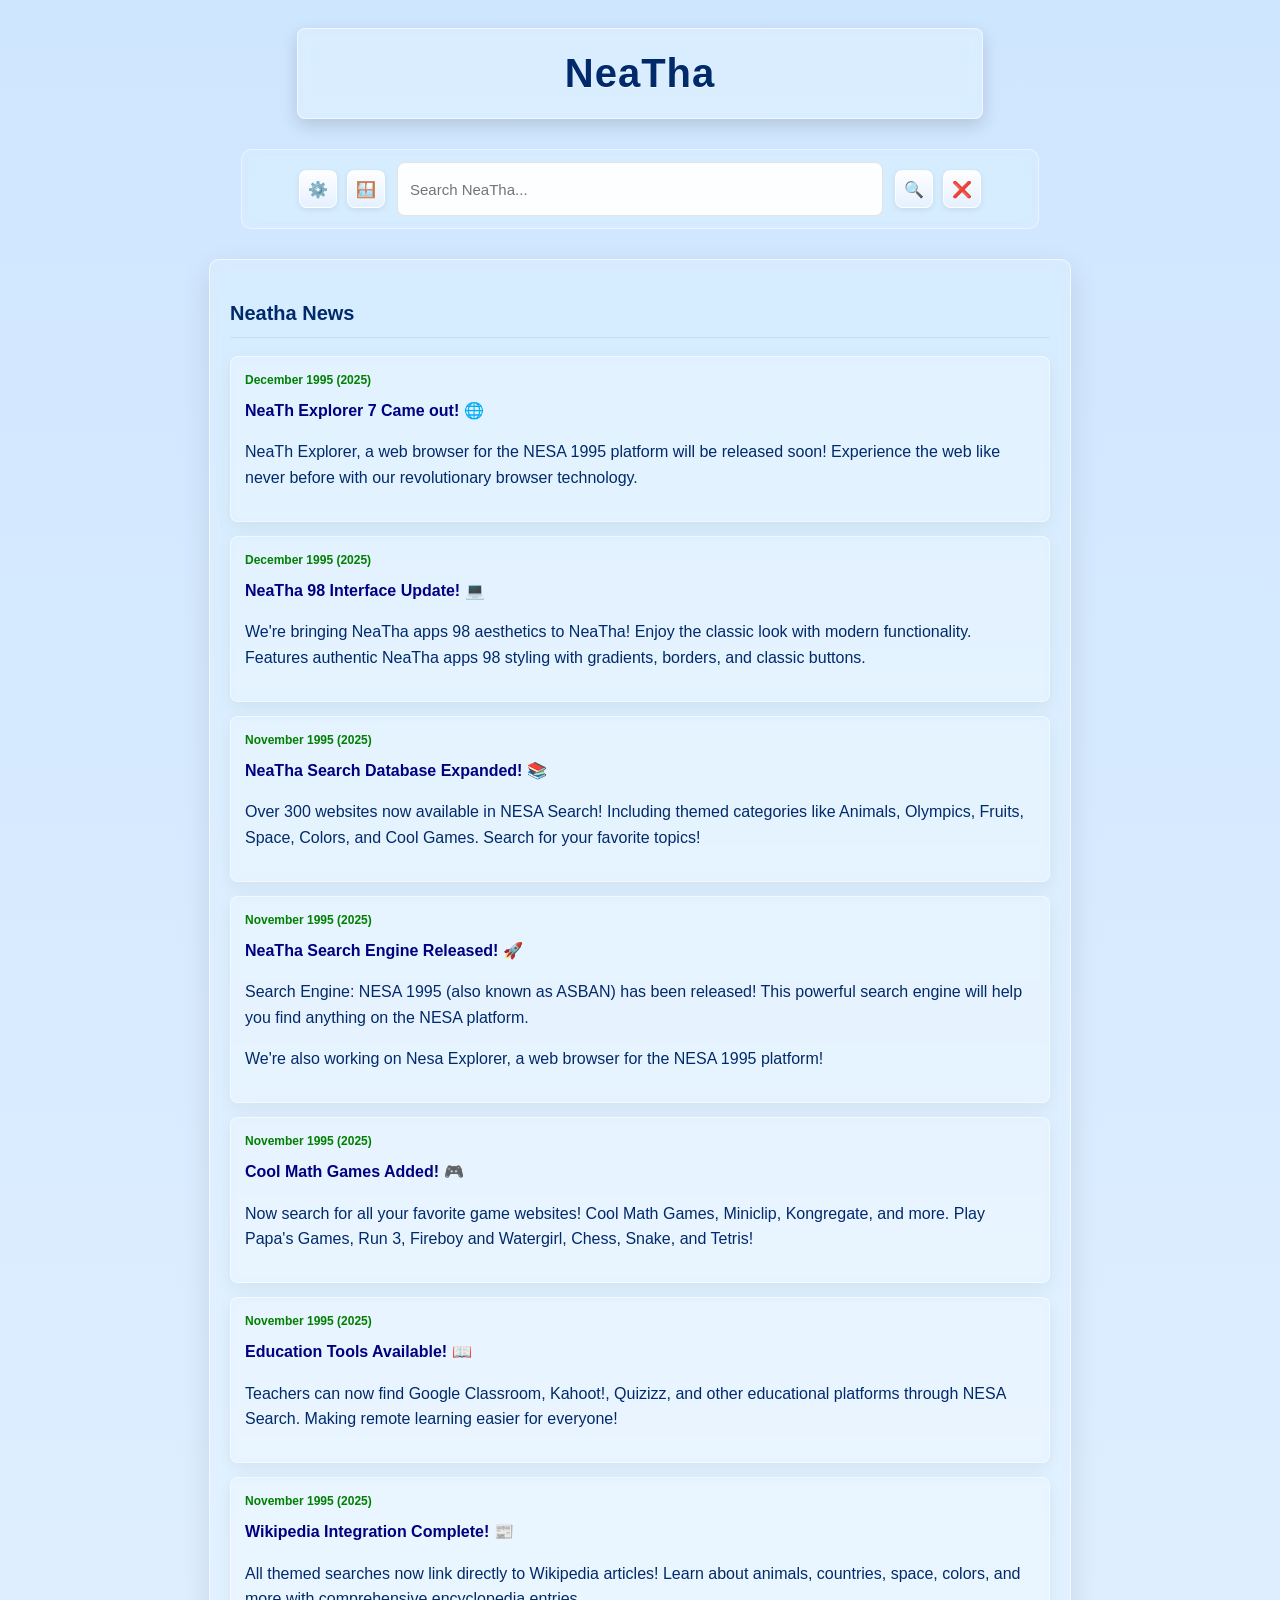
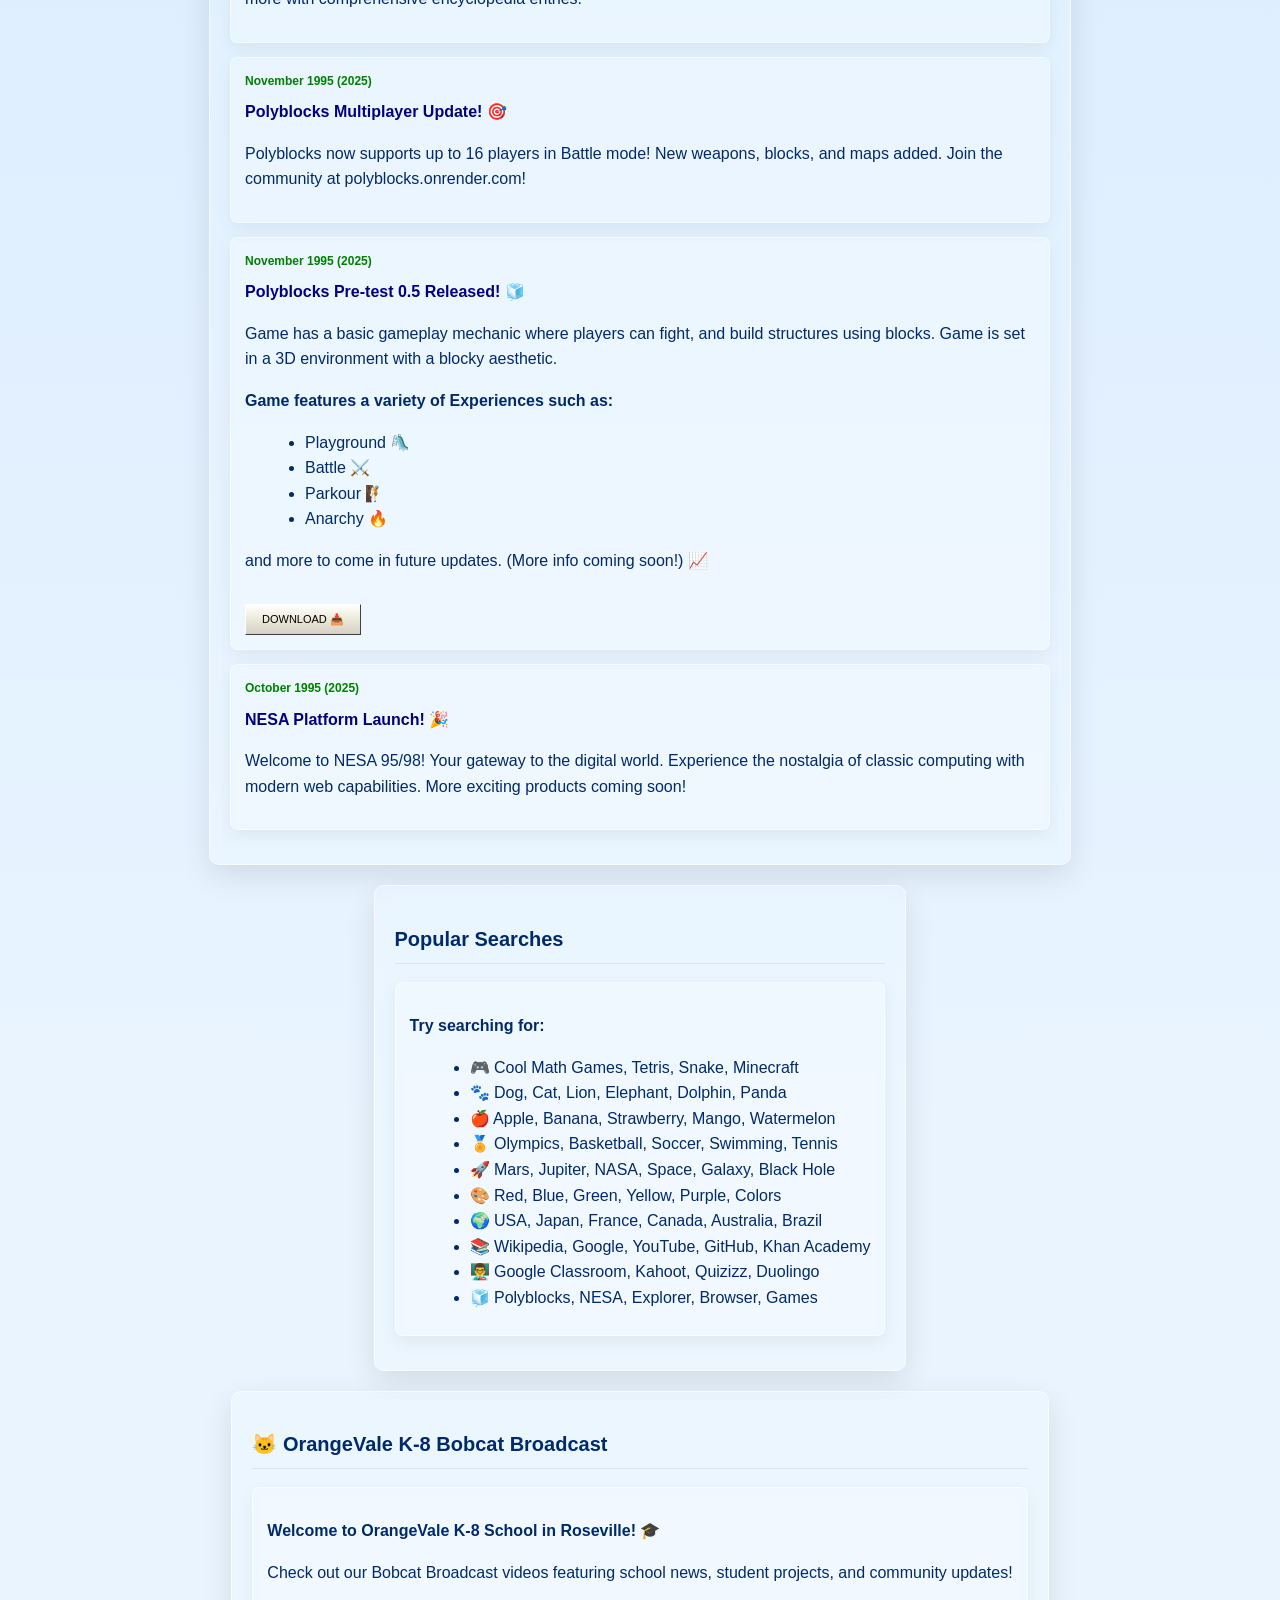
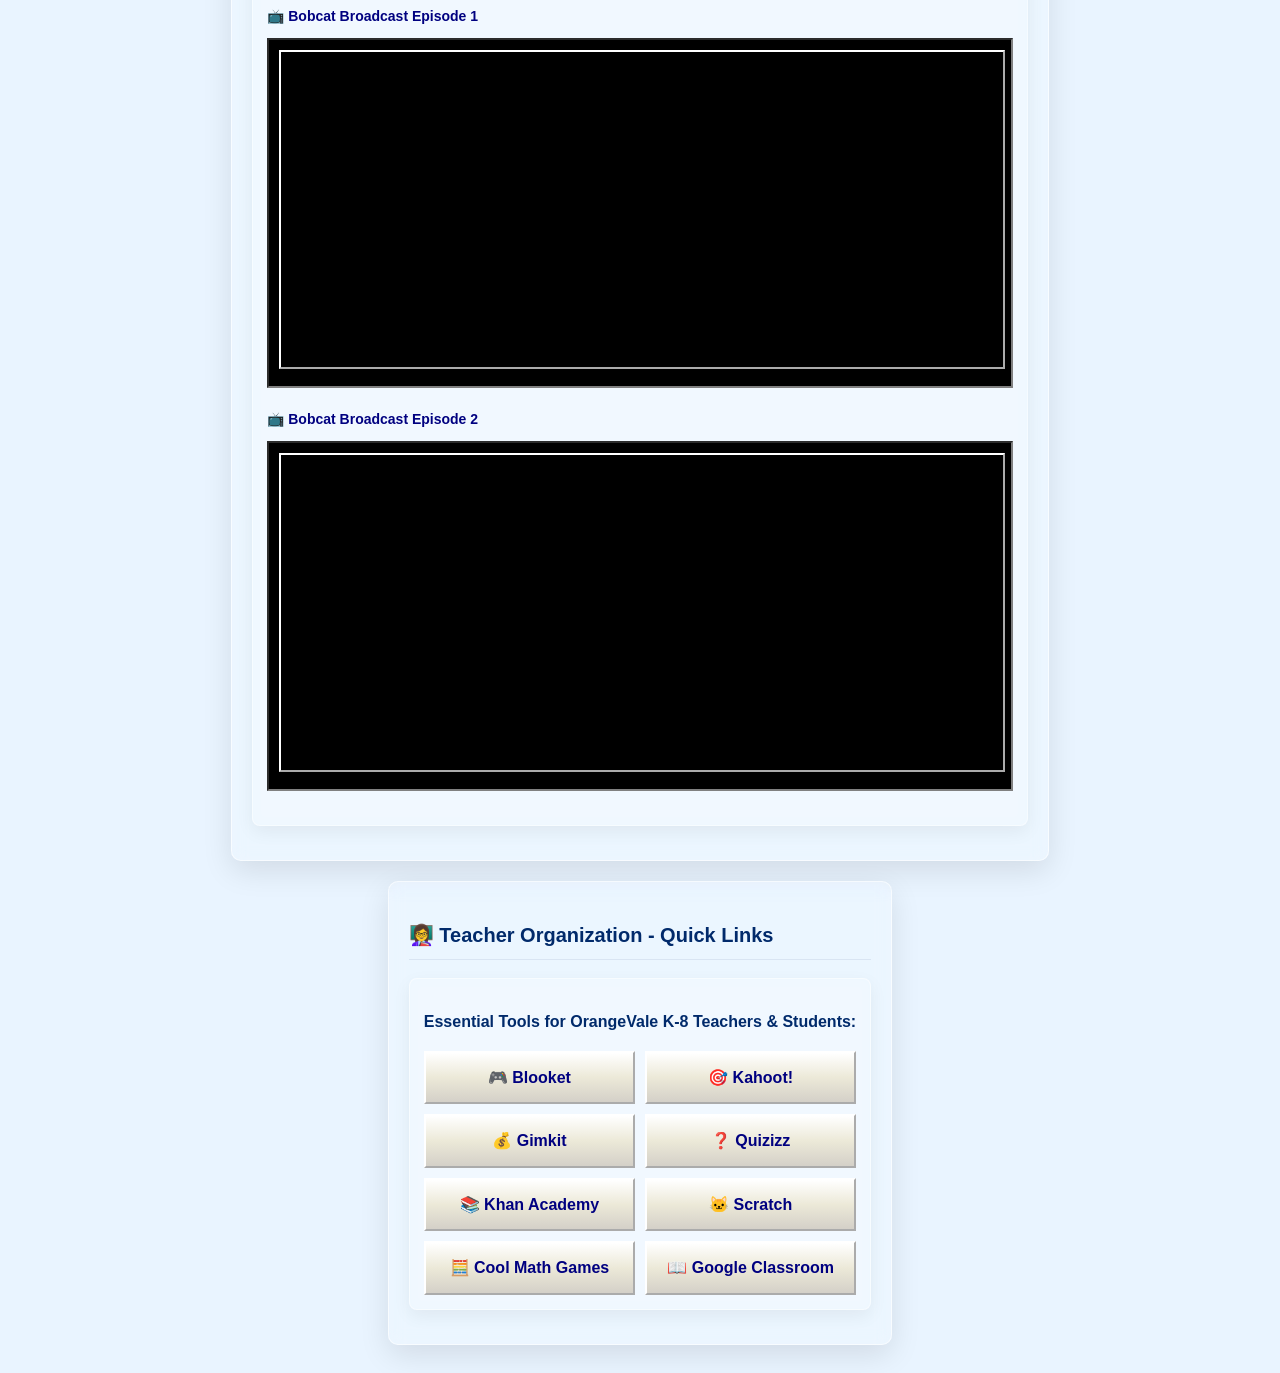
==== index.html @ 99394826 "Add files via upload" ====
<!DOCTYPE html>
<html lang="en">
<head>
    <meta charset="UTF-8">
    <meta name="viewport" content="width=device-width, initial-scale=1.0">
    <title>Neatha Tab</title>
    <link rel="icon" type="image/x-icon" href="favicon.ico">
    <meta name="description" content="Latest news and updates from Neatha Tab">
    <style>
        body {
            font-family: "Tahoma", "Segoe UI", sans-serif;
            margin: 0;
            padding: 28px;
            background: linear-gradient(180deg, #cfe6ff 0%, #e9f4ff 60%);
            display: flex;
            flex-direction: column;
            align-items: center;
            min-height: 100vh;
            -webkit-font-smoothing: antialiased;
        }

        /* Vista / Aero-like glass container */
        .title {
            margin-bottom: 30px;
            text-align: center;
            background: rgba(255,255,255,0.25);
            backdrop-filter: blur(6px) saturate(120%);
            -webkit-backdrop-filter: blur(6px) saturate(120%);
            border: 1px solid rgba(255,255,255,0.6);
            box-shadow: 0 6px 18px rgba(0,0,0,0.15);
            padding: 22px;
            width: 640px;
            border-radius: 8px;
        }

        .title h2 {
            color: #012a6b;
            font-size: 40px;
            text-shadow: 0 1px 0 rgba(255,255,255,0.6);
            letter-spacing: 1px;
            margin: 0;
            font-weight: 700;
        }
        
        .search-container {
            display: flex;
            align-items: center;
            gap: 12px;
            margin-bottom: 30px;
            padding: 12px 18px;
            background: rgba(255,255,255,0.18);
            backdrop-filter: blur(8px) saturate(120%);
            -webkit-backdrop-filter: blur(8px) saturate(120%);
            border: 1px solid rgba(255,255,255,0.5);
            width: 760px;
            border-radius: 10px;
            justify-content: center;
        }

        .toolbar-left, .toolbar-right {
            display:flex; align-items:center; gap:10px;
        }

        .search-box {
            width: 460px;
            height: 36px;
            font-size: 15px;
            padding: 8px 12px;
            border: 1px solid rgba(0,0,0,0.10);
            border-radius: 8px;
            outline: none;
            background-color: rgba(255,255,255,0.92);
            color: #012a6b;
            font-family: "Tahoma", "Segoe UI", sans-serif;
            box-shadow: inset 0 1px 0 rgba(255,255,255,0.6);
        }

        .search-box:focus {
            box-shadow: 0 4px 12px rgba(2,36,92,0.12);
            border: 1px solid rgba(0,0,128,0.18);
        }

        .icon-btn {
            display:inline-flex; align-items:center; justify-content:center;
            width:36px; height:36px; border-radius:8px; cursor:pointer;
            background: linear-gradient(180deg, rgba(255,255,255,0.96) 0%, rgba(230,240,255,0.9) 100%);
            border: 1px solid rgba(255,255,255,0.8); box-shadow: 0 2px 6px rgba(0,0,0,0.08); font-size:16px;
        }

        .icon-btn:active { transform: translateY(1px); box-shadow: inset 0 2px 6px rgba(0,0,0,0.06); }
        
        /* Glassy / Vista style button */
        .search-button {
            background: linear-gradient(180deg, rgba(255,255,255,0.95) 0%, rgba(220,235,255,0.85) 100%);
            border: 1px solid rgba(255,255,255,0.7);
            padding: 8px 20px;
            font-family: "Tahoma", "Segoe UI", sans-serif;
            font-size: 13px;
            cursor: pointer;
            color: #012a6b;
            border-radius: 6px;
            box-shadow: 0 2px 0 rgba(0,0,0,0.08);
            backdrop-filter: blur(4px);
        }
        
        .search-button:hover { transform: translateY(-1px); box-shadow: 0 6px 14px rgba(0,0,0,0.12); }
        
        .search-button:active { transform: translateY(0); box-shadow: inset 0 2px 4px rgba(0,0,0,0.06); }
        
        .news-section {
            max-width: 820px;
            background: rgba(255,255,255,0.18);
            backdrop-filter: blur(8px) saturate(120%);
            -webkit-backdrop-filter: blur(8px) saturate(120%);
            padding: 20px;
            border-radius: 10px;
            box-shadow: 0 10px 30px rgba(0,0,0,0.10);
            line-height: 1.6;
            color: #012a6b;
            border: 1px solid rgba(255,255,255,0.6);
        }
        
        .news-section h2 { color: #012a6b; margin-bottom: 18px; font-size: 20px; border-bottom: 1px solid rgba(1,42,107,0.08); padding-bottom: 8px; }
        
        .download-button {
            background: linear-gradient(to bottom, #ffffff 0%, #ece9d8 50%, #d4d0c8 100%);
            border-top: 1px solid #ffffff;
            border-left: 1px solid #ffffff;
            border-right: 1px solid #404040;
            border-bottom: 1px solid #404040;
            padding: 8px 16px;
            font-size: 11px;
            font-family: "Tahoma", "MS Sans Serif", sans-serif;
            cursor: pointer;
            margin-top: 15px;
            color: #000000;
        }
        
        .download-button:hover {
            background: linear-gradient(to bottom, #ffffff 0%, #f5f4f2 50%, #e0ddd6 100%);
        }
        
        .download-button:active {
            background: #d4d0c8;
            border-top: 1px solid #404040;
            border-left: 1px solid #404040;
            border-right: 1px solid #ffffff;
            border-bottom: 1px solid #ffffff;
            padding: 9px 15px 7px 17px;
        }
        
        .news-entry {
            background: rgba(255,255,255,0.12);
            backdrop-filter: blur(6px);
            padding: 14px;
            margin-bottom: 14px;
            border-radius: 8px;
            border: 1px solid rgba(255,255,255,0.5);
            box-shadow: 0 6px 18px rgba(0,0,0,0.06);
        }
        
        .news-date {
            color: #008000;
            font-weight: bold;
            font-size: 12px;
            margin-bottom: 8px;
        }
        
        .news-title {
            color: #000080;
            font-size: 16px;
            font-weight: bold;
            margin-bottom: 10px;
        }
        
        .news-entry ul {
            margin: 10px 0 10px 20px;
        }
    </style>
    <script>
        function searchGoogle() {
            const searchInput = document.querySelector('.search-box');
            const searchTerm = searchInput.value.trim();
            
            if (searchTerm) {
                // Open NESA search results page (use search.html for hosted version)
                window.location.href = 'search.html?q=' + encodeURIComponent(searchTerm);
            } else {
                alert('Please enter something to search!');
            }
        }
        
        function clearSearch() {
            document.querySelector('.search-box').value = '';
        }
        
        function downloadGame() {
            // Create a temporary link element to trigger download
            const link = document.createElement('a');
            link.href = 'https://www.dropbox.com/scl/fo/wdc655m4rfhfx2clsyr1u/AGPAXPsuUWK2R-dxB7Es3Tk?rlkey=xkz149pj7814odij94pz9whop&st=4a0428z5&dl=1';
            link.download = 'Polyblocks-Pre-Test-0.5.zip';
            document.body.appendChild(link);
            link.click();
            document.body.removeChild(link);
        }
        
        // Allow Enter key to search
        document.addEventListener('DOMContentLoaded', function() {
            document.querySelector('.search-box').addEventListener('keypress', function(e) {
                if (e.key === 'Enter') {
                    searchGoogle();
                }
            });
        });
    </script>
</head>
<body>
    <div class="title">
        <h2>NeaTha</h2>
    </div>
    <div class="search-container">
        <div class="toolbar-left">
            <div class="icon-btn" title="Settings">⚙️</div>
            <div class="icon-btn" title="Neatha apps">🪟</div>
        </div>

        <input type="text" class="search-box" placeholder="Search NeaTha...">

        <div class="toolbar-right">
            <div class="icon-btn" title="Search" onclick="searchGoogle()">🔍</div>
            <div class="icon-btn" title="Clear" onclick="clearSearch()">❌</div>
        </div>
    </div>
    
    <div class="news-section">
        <h2>Neatha News</h2>
        
        <div class="news-entry">
            <div class="news-date">December 1995 (2025)</div>
            <div class="news-title">NeaTh Explorer 7 Came out! 🌐</div>
            <p>NeaTh Explorer, a web browser for the NESA 1995 platform will be released soon! Experience the web like never before with our revolutionary browser technology.</p>
        </div>
        
        <div class="news-entry">
            <div class="news-date">December 1995 (2025)</div>
            <div class="news-title">NeaTha 98 Interface Update! 💻</div>
              <p>We're bringing NeaTha apps 98 aesthetics to NeaTha! Enjoy the classic look with modern functionality. Features authentic NeaTha apps 98 styling with gradients, borders, and classic buttons.</p>
        </div>
        
        <div class="news-entry">
            <div class="news-date">November 1995 (2025)</div>
            <div class="news-title">NeaTha Search Database Expanded! 📚</div>
            <p>Over 300 websites now available in NESA Search! Including themed categories like Animals, Olympics, Fruits, Space, Colors, and Cool Games. Search for your favorite topics!</p>
        </div>
        
        <div class="news-entry">
            <div class="news-date">November 1995 (2025)</div>
            <div class="news-title">NeaTha Search Engine Released! 🚀</div>
            <p>Search Engine: NESA 1995 (also known as ASBAN) has been released! This powerful search engine will help you find anything on the NESA platform.</p>
            <p>We're also working on Nesa Explorer, a web browser for the NESA 1995 platform!</p>
        </div>
        
        <div class="news-entry">
            <div class="news-date">November 1995 (2025)</div>
            <div class="news-title">Cool Math Games Added! 🎮</div>
            <p>Now search for all your favorite game websites! Cool Math Games, Miniclip, Kongregate, and more. Play Papa's Games, Run 3, Fireboy and Watergirl, Chess, Snake, and Tetris!</p>
        </div>
        
        <div class="news-entry">
            <div class="news-date">November 1995 (2025)</div>
            <div class="news-title">Education Tools Available! 📖</div>
            <p>Teachers can now find Google Classroom, Kahoot!, Quizizz, and other educational platforms through NESA Search. Making remote learning easier for everyone!</p>
        </div>
        
        <div class="news-entry">
            <div class="news-date">November 1995 (2025)</div>
            <div class="news-title">Wikipedia Integration Complete! 📰</div>
            <p>All themed searches now link directly to Wikipedia articles! Learn about animals, countries, space, colors, and more with comprehensive encyclopedia entries.</p>
        </div>
        
        <div class="news-entry">
            <div class="news-date">November 1995 (2025)</div>
            <div class="news-title">Polyblocks Multiplayer Update! 🎯</div>
            <p>Polyblocks now supports up to 16 players in Battle mode! New weapons, blocks, and maps added. Join the community at polyblocks.onrender.com!</p>
        </div>
        
        <div class="news-entry">
            <div class="news-date">November 1995 (2025)</div>
            <div class="news-title">Polyblocks Pre-test 0.5 Released! 🧊</div>
            <p>Game has a basic gameplay mechanic where players can fight, and build structures using blocks. Game is set in a 3D environment with a blocky aesthetic.</p>
            <p><strong>Game features a variety of Experiences such as:</strong></p>
            <ul>
                <li>Playground 🛝</li>
                <li>Battle ⚔️</li>
                <li>Parkour 🧗</li>
                <li>Anarchy 🔥</li>
            </ul>
            <p>and more to come in future updates. (More info coming soon!) 📈</p>
            <button class="download-button" onclick="downloadGame()">DOWNLOAD 📥</button>
        </div>
        
        <div class="news-entry">
            <div class="news-date">October 1995 (2025)</div>
            <div class="news-title">NESA Platform Launch! 🎉</div>
            <p>Welcome to NESA 95/98! Your gateway to the digital world. Experience the nostalgia of classic computing with modern web capabilities. More exciting products coming soon!</p>
        </div>
    </div>
    
    <div class="news-section" style="margin-top: 20px;">
        <h2>Popular Searches</h2>
        <div class="news-entry">
            <p><strong>Try searching for:</strong></p>
            <ul>
                <li>🎮 Cool Math Games, Tetris, Snake, Minecraft</li>
                <li>🐾 Dog, Cat, Lion, Elephant, Dolphin, Panda</li>
                <li>🍎 Apple, Banana, Strawberry, Mango, Watermelon</li>
                <li>🏅 Olympics, Basketball, Soccer, Swimming, Tennis</li>
                <li>🚀 Mars, Jupiter, NASA, Space, Galaxy, Black Hole</li>
                <li>🎨 Red, Blue, Green, Yellow, Purple, Colors</li>
                <li>🌍 USA, Japan, France, Canada, Australia, Brazil</li>
                <li>📚 Wikipedia, Google, YouTube, GitHub, Khan Academy</li>
                <li>👨‍🏫 Google Classroom, Kahoot, Quizizz, Duolingo</li>
                <li>🧊 Polyblocks, NESA, Explorer, Browser, Games</li>
            </ul>
        </div>
    </div>
    
    <div class="news-section" style="margin-top: 20px;">
        <h2>🐱 OrangeVale K-8 Bobcat Broadcast</h2>
        <div class="news-entry">
            <p><strong>Welcome to OrangeVale K-8 School in Roseville! 🎓</strong></p>
            <p>Check out our Bobcat Broadcast videos featuring school news, student projects, and community updates!</p>
            
            <div style="margin: 20px 0;">
                <h3 style="color: #000080; font-size: 14px; margin-bottom: 10px;">📺 Bobcat Broadcast Episode 1</h3>
                <div style="background: #000000; padding: 10px; border: 2px inset #808080;">
                    <iframe width="100%" height="315" src="https://www.youtube.com/embed/4rkmwk6Bxms" 
                        title="Bobcat Broadcast Episode 1" frameborder="0" 
                        allow="accelerometer; autoplay; clipboard-write; encrypted-media; gyroscope; picture-in-picture" 
                        allowfullscreen style="border: 2px outset #ffffff;"></iframe>
                </div>
            </div>
            
            <div style="margin: 20px 0;">
                <h3 style="color: #000080; font-size: 14px; margin-bottom: 10px;">📺 Bobcat Broadcast Episode 2</h3>
                <div style="background: #000000; padding: 10px; border: 2px inset #808080;">
                    <iframe width="100%" height="315" src="https://www.youtube.com/embed/2rkMBCuZAzE" 
                        title="Bobcat Broadcast Episode 2" frameborder="0" 
                        allow="accelerometer; autoplay; clipboard-write; encrypted-media; gyroscope; picture-in-picture" 
                        allowfullscreen style="border: 2px outset #ffffff;"></iframe>
                </div>
            </div>
        </div>
    </div>
    
    <div class="news-section" style="margin-top: 20px;">
        <h2>👩‍🏫 Teacher Organization - Quick Links</h2>
        <div class="news-entry">
            <p><strong>Essential Tools for OrangeVale K-8 Teachers & Students:</strong></p>
            <div style="display: grid; grid-template-columns: repeat(2, 1fr); gap: 10px; margin-top: 15px;">
                <a href="https://www.blooket.com" target="_blank" style="display: block; padding: 12px; background: linear-gradient(to bottom, #ffffff 0%, #ece9d8 50%, #d4d0c8 100%); border: 2px outset #ffffff; text-decoration: none; color: #000080; font-weight: bold; text-align: center;">🎮 Blooket</a>
                <a href="https://kahoot.com" target="_blank" style="display: block; padding: 12px; background: linear-gradient(to bottom, #ffffff 0%, #ece9d8 50%, #d4d0c8 100%); border: 2px outset #ffffff; text-decoration: none; color: #000080; font-weight: bold; text-align: center;">🎯 Kahoot!</a>
                <a href="https://www.gimkit.com" target="_blank" style="display: block; padding: 12px; background: linear-gradient(to bottom, #ffffff 0%, #ece9d8 50%, #d4d0c8 100%); border: 2px outset #ffffff; text-decoration: none; color: #000080; font-weight: bold; text-align: center;">💰 Gimkit</a>
                <a href="https://quizizz.com" target="_blank" style="display: block; padding: 12px; background: linear-gradient(to bottom, #ffffff 0%, #ece9d8 50%, #d4d0c8 100%); border: 2px outset #ffffff; text-decoration: none; color: #000080; font-weight: bold; text-align: center;">❓ Quizizz</a>
                <a href="https://www.khanacademy.org" target="_blank" style="display: block; padding: 12px; background: linear-gradient(to bottom, #ffffff 0%, #ece9d8 50%, #d4d0c8 100%); border: 2px outset #ffffff; text-decoration: none; color: #000080; font-weight: bold; text-align: center;">📚 Khan Academy</a>
                <a href="https://scratch.mit.edu" target="_blank" style="display: block; padding: 12px; background: linear-gradient(to bottom, #ffffff 0%, #ece9d8 50%, #d4d0c8 100%); border: 2px outset #ffffff; text-decoration: none; color: #000080; font-weight: bold; text-align: center;">🐱 Scratch</a>
                <a href="https://www.coolmathgames.com" target="_blank" style="display: block; padding: 12px; background: linear-gradient(to bottom, #ffffff 0%, #ece9d8 50%, #d4d0c8 100%); border: 2px outset #ffffff; text-decoration: none; color: #000080; font-weight: bold; text-align: center;">🧮 Cool Math Games</a>
                <a href="https://classroom.google.com" target="_blank" style="display: block; padding: 12px; background: linear-gradient(to bottom, #ffffff 0%, #ece9d8 50%, #d4d0c8 100%); border: 2px outset #ffffff; text-decoration: none; color: #000080; font-weight: bold; text-align: center;">📖 Google Classroom</a>
            </div>
        </div>
    </div>

    <script>
        // Keep server awake by pinging every 10 minutes
        setInterval(() => {
            fetch('https://polyblocks.onrender.com/ping')
                .catch(() => {}); // Ignore errors
        }, 600000); // 10 minutes
    </script>
</body>
</html>
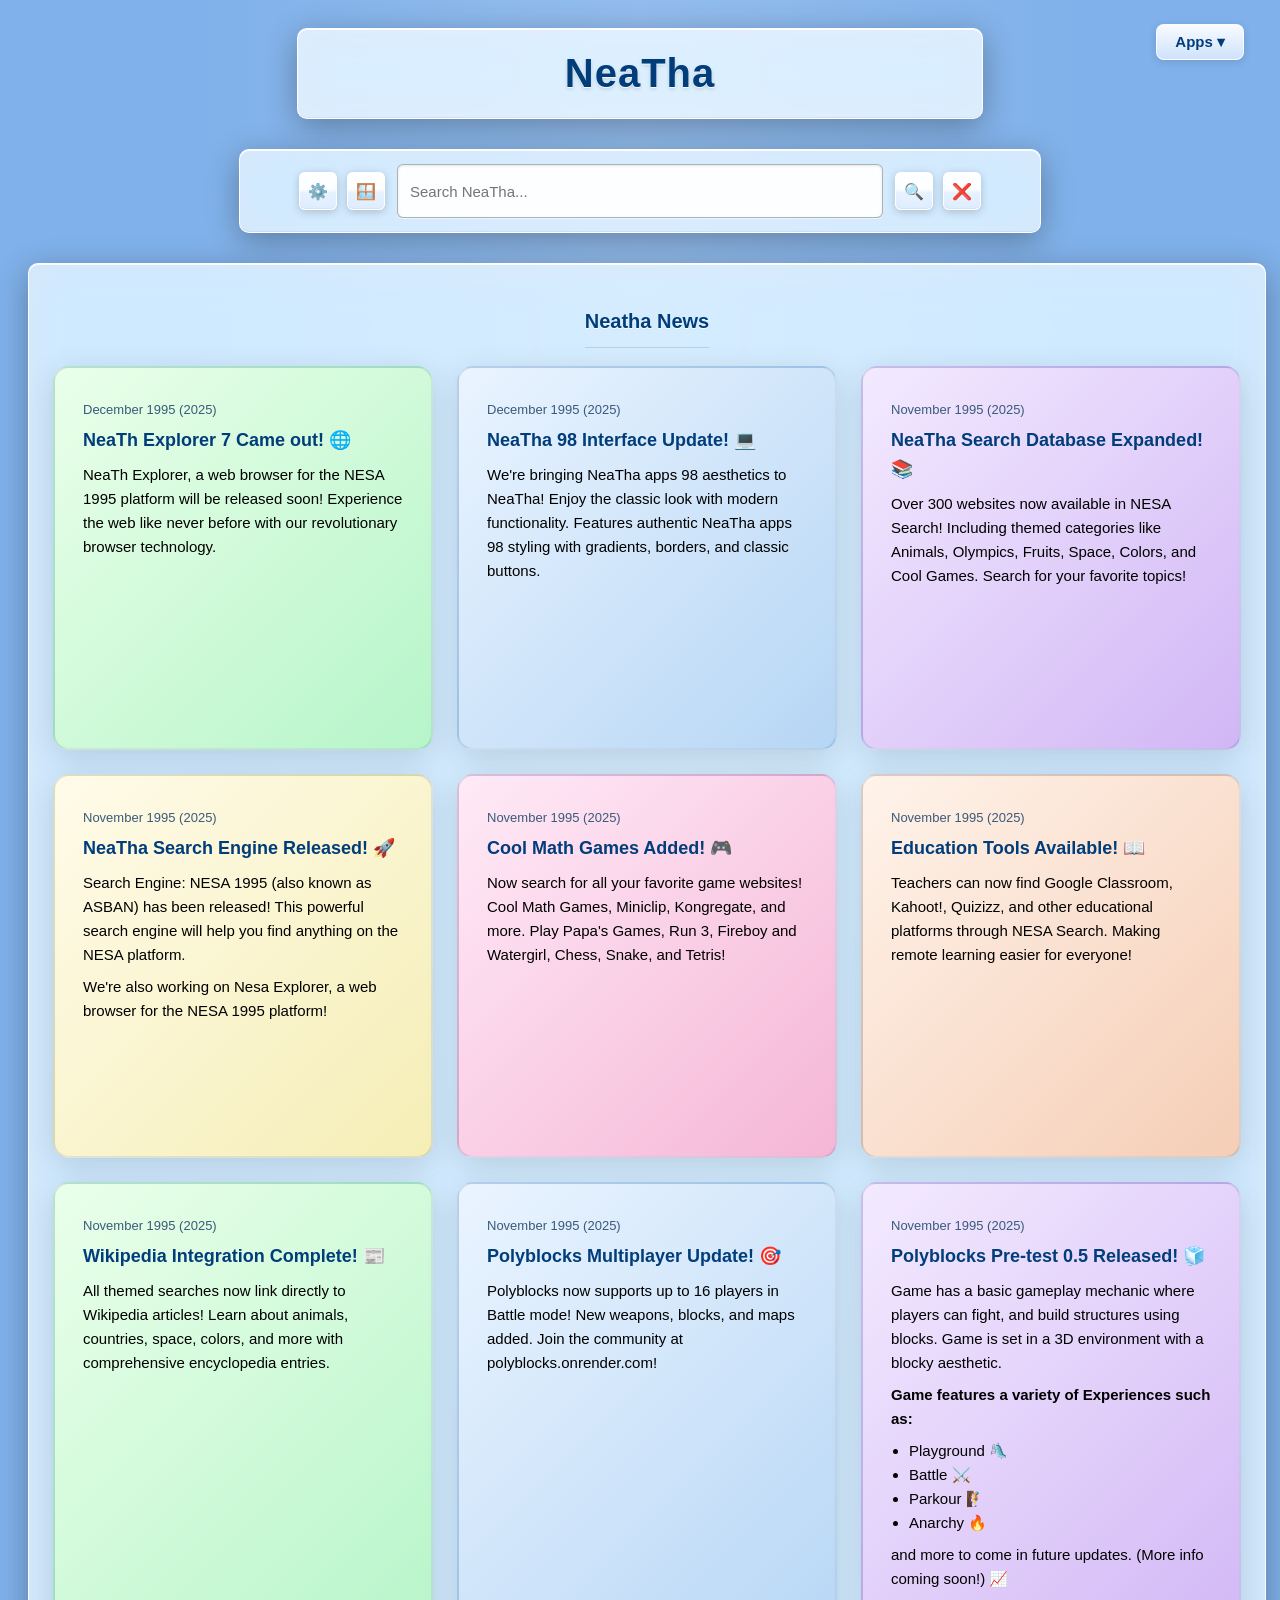
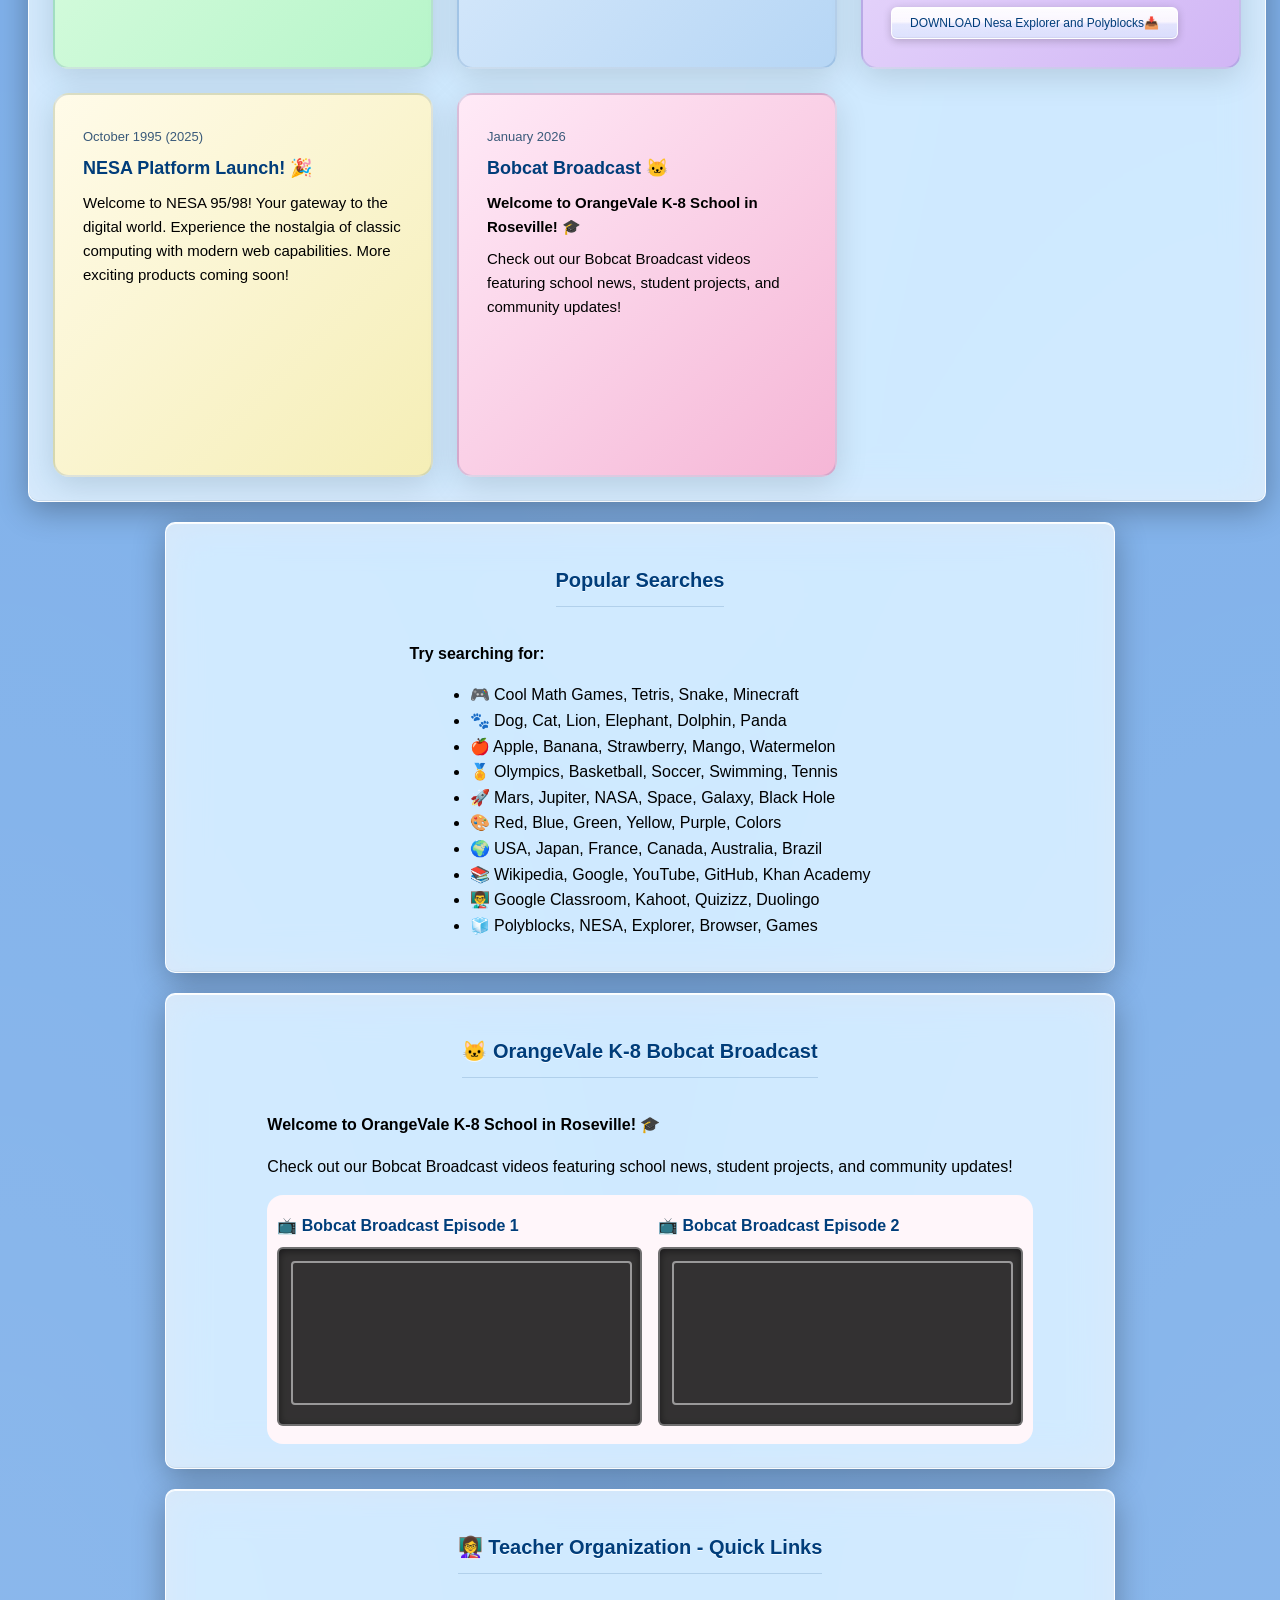
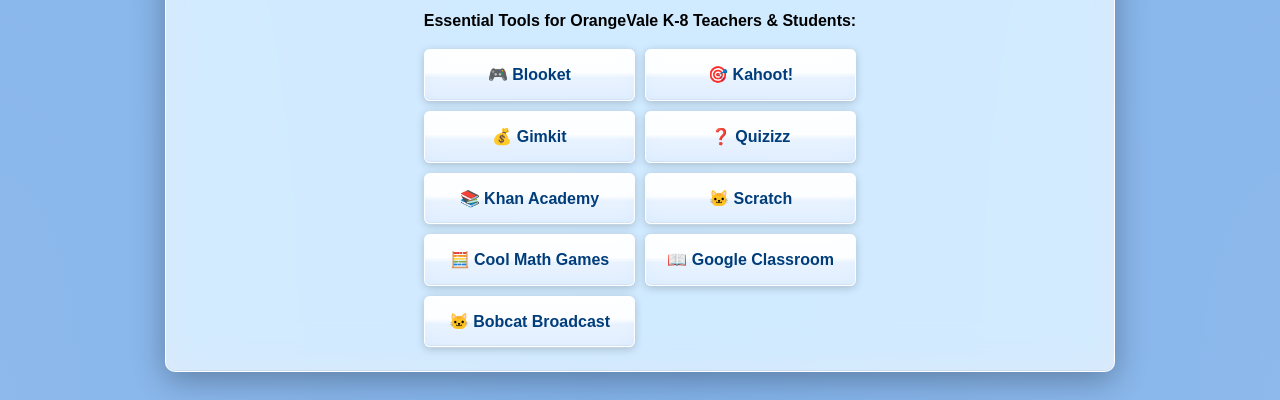
==== commit f78d67f5: "Update print statement from 'Hello' to 'Goodbye'" ====
--- a/index.html
+++ b/index.html
@@ -4,14 +4,22 @@
     <meta charset="UTF-8">
     <meta name="viewport" content="width=device-width, initial-scale=1.0">
     <title>Neatha Tab</title>
-    <link rel="icon" type="image/x-icon" href="favicon.ico">
+    <link rel="icon" type="image/x-icon" href="nesa_logo.png">
     <meta name="description" content="Latest news and updates from Neatha Tab">
     <style>
         body {
-            font-family: "Tahoma", "Segoe UI", sans-serif;
+            font-family: "Segoe UI", "Tahoma", sans-serif;
             margin: 0;
             padding: 28px;
-            background: linear-gradient(180deg, #cfe6ff 0%, #e9f4ff 60%);
+            background: #80b1ea;
+            background-image: url('rainy_hills.jpg'),
+                radial-gradient(ellipse at 50% 0%, rgba(255,255,255,0.15) 0%, transparent 50%),
+                radial-gradient(ellipse at 0% 100%, rgba(255,255,255,0.1) 0%, transparent 40%),
+                radial-gradient(ellipse at 100% 100%, rgba(255,255,255,0.1) 0%, transparent 40%);
+            background-size: 100% 100%, auto, auto, auto;
+            background-attachment: fixed, scroll, scroll, scroll;
+            background-position: center, 50% 0%, 0% 100%, 100% 100%;
+            background-repeat: no-repeat, no-repeat, no-repeat, no-repeat;
             display: flex;
             flex-direction: column;
             align-items: center;
@@ -19,27 +27,33 @@
             -webkit-font-smoothing: antialiased;
         }
 
-        /* Vista / Aero-like glass container */
+        /* Full Aero Glass container */
         .title {
             margin-bottom: 30px;
             text-align: center;
-            background: rgba(255,255,255,0.25);
-            backdrop-filter: blur(6px) saturate(120%);
-            -webkit-backdrop-filter: blur(6px) saturate(120%);
-            border: 1px solid rgba(255,255,255,0.6);
-            box-shadow: 0 6px 18px rgba(0,0,0,0.15);
+            background: rgba(255,255,255,0.75);
+            backdrop-filter: blur(20px) saturate(180%);
+            -webkit-backdrop-filter: blur(20px) saturate(180%);
+            border: 1px solid rgba(255,255,255,0.9);
+            border-top: 1px solid rgba(255,255,255,1);
+            box-shadow: 
+                0 8px 32px rgba(0,0,0,0.3),
+                inset 0 1px 0 rgba(255,255,255,0.9),
+                inset 0 -1px 0 rgba(0,0,0,0.05);
             padding: 22px;
             width: 640px;
-            border-radius: 8px;
+            border-radius: 10px;
         }
 
         .title h2 {
-            color: #012a6b;
+            color: #003d7a;
             font-size: 40px;
-            text-shadow: 0 1px 0 rgba(255,255,255,0.6);
+            text-shadow: 
+                0 1px 0 rgba(255,255,255,0.8),
+                0 2px 4px rgba(0,0,0,0.15);
             letter-spacing: 1px;
             margin: 0;
-            font-weight: 700;
+            font-weight: 600;
         }
         
         .search-container {
@@ -47,14 +61,19 @@
             align-items: center;
             gap: 12px;
             margin-bottom: 30px;
-            padding: 12px 18px;
-            background: rgba(255,255,255,0.18);
-            backdrop-filter: blur(8px) saturate(120%);
-            -webkit-backdrop-filter: blur(8px) saturate(120%);
-            border: 1px solid rgba(255,255,255,0.5);
+            padding: 14px 20px;
+            background: rgba(255,255,255,0.7);
+            backdrop-filter: blur(20px) saturate(180%);
+            -webkit-backdrop-filter: blur(20px) saturate(180%);
+            border: 1px solid rgba(255,255,255,0.9);
+            border-top: 1px solid rgba(255,255,255,1);
             width: 760px;
             border-radius: 10px;
             justify-content: center;
+            box-shadow: 
+                0 8px 32px rgba(0,0,0,0.3),
+                inset 0 1px 0 rgba(255,255,255,0.9),
+                inset 0 -1px 0 rgba(0,0,0,0.05);
         }
 
         .toolbar-left, .toolbar-right {
@@ -66,115 +85,483 @@
             height: 36px;
             font-size: 15px;
             padding: 8px 12px;
-            border: 1px solid rgba(0,0,0,0.10);
-            border-radius: 8px;
+            border: 1px solid rgba(0,0,0,0.3);
+            border-radius: 6px;
             outline: none;
-            background-color: rgba(255,255,255,0.92);
-            color: #012a6b;
-            font-family: "Tahoma", "Segoe UI", sans-serif;
-            box-shadow: inset 0 1px 0 rgba(255,255,255,0.6);
+            background: rgba(255,255,255,0.95);
+            color: #000;
+            font-family: "Segoe UI", "Tahoma", sans-serif;
+            box-shadow: 
+                inset 0 1px 3px rgba(0,0,0,0.1),
+                0 1px 0 rgba(255,255,255,0.5);
         }
 
         .search-box:focus {
-            box-shadow: 0 4px 12px rgba(2,36,92,0.12);
-            border: 1px solid rgba(0,0,128,0.18);
+            box-shadow: 
+                inset 0 1px 3px rgba(0,0,0,0.15),
+                0 0 0 2px rgba(70,130,180,0.5);
+            border: 1px solid rgba(70,130,180,0.8);
         }
 
         .icon-btn {
             display:inline-flex; align-items:center; justify-content:center;
-            width:36px; height:36px; border-radius:8px; cursor:pointer;
-            background: linear-gradient(180deg, rgba(255,255,255,0.96) 0%, rgba(230,240,255,0.9) 100%);
-            border: 1px solid rgba(255,255,255,0.8); box-shadow: 0 2px 6px rgba(0,0,0,0.08); font-size:16px;
-        }
-
-        .icon-btn:active { transform: translateY(1px); box-shadow: inset 0 2px 6px rgba(0,0,0,0.06); }
-        
-        /* Glassy / Vista style button */
+            width:36px; height:36px; border-radius:6px; cursor:pointer;
+            background: linear-gradient(180deg, 
+                rgba(255,255,255,0.95) 0%, 
+                rgba(255,255,255,0.85) 45%,
+                rgba(230,240,255,0.75) 55%,
+                rgba(220,235,255,0.7) 100%);
+            backdrop-filter: blur(10px);
+            border: 1px solid rgba(255,255,255,0.9);
+            border-top: 1px solid rgba(255,255,255,1);
+            box-shadow: 
+                0 2px 8px rgba(0,0,0,0.2),
+                inset 0 1px 1px rgba(255,255,255,1),
+                inset 0 -1px 1px rgba(0,0,0,0.05);
+            font-size:16px;
+            transition: all 0.15s ease;
+        }
+
+        .icon-btn:hover {
+            background: linear-gradient(180deg, 
+                rgba(255,255,255,1) 0%, 
+                rgba(255,255,255,0.95) 45%,
+                rgba(240,248,255,0.85) 55%,
+                rgba(230,245,255,0.8) 100%);
+            box-shadow: 
+                0 4px 12px rgba(0,0,0,0.25),
+                inset 0 1px 2px rgba(255,255,255,1),
+                inset 0 -1px 1px rgba(0,0,0,0.03);
+        }
+
+        .icon-btn:active { 
+            transform: translateY(1px); 
+            background: linear-gradient(180deg, 
+                rgba(220,235,255,0.8) 0%, 
+                rgba(230,240,255,0.85) 50%,
+                rgba(255,255,255,0.9) 100%);
+            box-shadow: 
+                inset 0 2px 4px rgba(0,0,0,0.15),
+                0 1px 2px rgba(0,0,0,0.1);
+        }
+        
+        /* Aero Glass button */
         .search-button {
-            background: linear-gradient(180deg, rgba(255,255,255,0.95) 0%, rgba(220,235,255,0.85) 100%);
-            border: 1px solid rgba(255,255,255,0.7);
+            background: linear-gradient(180deg, 
+                rgba(255,255,255,0.95) 0%, 
+                rgba(255,255,255,0.85) 45%,
+                rgba(230,240,255,0.75) 55%,
+                rgba(220,235,255,0.7) 100%);
+            backdrop-filter: blur(10px);
+            border: 1px solid rgba(255,255,255,0.9);
+            border-top: 1px solid rgba(255,255,255,1);
             padding: 8px 20px;
-            font-family: "Tahoma", "Segoe UI", sans-serif;
+            font-family: "Segoe UI", "Tahoma", sans-serif;
             font-size: 13px;
             cursor: pointer;
-            color: #012a6b;
+            color: #003d7a;
             border-radius: 6px;
-            box-shadow: 0 2px 0 rgba(0,0,0,0.08);
-            backdrop-filter: blur(4px);
-        }
-        
-        .search-button:hover { transform: translateY(-1px); box-shadow: 0 6px 14px rgba(0,0,0,0.12); }
-        
-        .search-button:active { transform: translateY(0); box-shadow: inset 0 2px 4px rgba(0,0,0,0.06); }
+            box-shadow: 
+                0 2px 8px rgba(0,0,0,0.2),
+                inset 0 1px 1px rgba(255,255,255,1),
+                inset 0 -1px 1px rgba(0,0,0,0.05);
+            transition: all 0.15s ease;
+        }
+        
+        .search-button:hover { 
+            background: linear-gradient(180deg, 
+                rgba(255,255,255,1) 0%, 
+                rgba(255,255,255,0.95) 45%,
+                rgba(240,248,255,0.85) 55%,
+                rgba(230,245,255,0.8) 100%);
+            box-shadow: 
+                0 4px 12px rgba(0,0,0,0.25),
+                inset 0 1px 2px rgba(255,255,255,1),
+                inset 0 -1px 1px rgba(0,0,0,0.03);
+        }
+        
+        .search-button:active { 
+            transform: translateY(1px); 
+            background: linear-gradient(180deg, 
+                rgba(220,235,255,0.8) 0%, 
+                rgba(230,240,255,0.85) 50%,
+                rgba(255,255,255,0.9) 100%);
+            box-shadow: 
+                inset 0 2px 4px rgba(0,0,0,0.15),
+                0 1px 2px rgba(0,0,0,0.1);
+        }
+
+        /* quick-links removed: moved to search.html */
         
         .news-section {
-            max-width: 820px;
-            background: rgba(255,255,255,0.18);
-            backdrop-filter: blur(8px) saturate(120%);
-            -webkit-backdrop-filter: blur(8px) saturate(120%);
-            padding: 20px;
+            max-width: 1280px;
+            min-width: 900px;
+            margin-left: auto;
+            margin-right: auto;
+            justify-content: center;
+            align-items: center;
+            background: rgba(255,255,255,0.7);
+            backdrop-filter: blur(20px) saturate(180%);
+            -webkit-backdrop-filter: blur(20px) saturate(180%);
+            padding: 24px;
             border-radius: 10px;
-            box-shadow: 0 10px 30px rgba(0,0,0,0.10);
+            box-shadow: 
+                0 8px 32px rgba(0,0,0,0.3),
+                inset 0 1px 0 rgba(255,255,255,0.9),
+                inset 0 -1px 0 rgba(0,0,0,0.05);
             line-height: 1.6;
-            color: #012a6b;
-            border: 1px solid rgba(255,255,255,0.6);
-        }
-        
-        .news-section h2 { color: #012a6b; margin-bottom: 18px; font-size: 20px; border-bottom: 1px solid rgba(1,42,107,0.08); padding-bottom: 8px; }
+            color: #000;
+            border: 1px solid rgba(255,255,255,0.9);
+            border-top: 1px solid rgba(255,255,255,1);
+        }
+        
+        .news-section h2 { 
+            color: #003d7a; 
+            margin-bottom: 18px; 
+            font-size: 20px; 
+            font-weight: 600;
+            border-bottom: 1px solid rgba(0,61,122,0.15); 
+            padding-bottom: 10px; 
+            text-shadow: 0 1px 0 rgba(255,255,255,0.8);
+        }
         
         .download-button {
-            background: linear-gradient(to bottom, #ffffff 0%, #ece9d8 50%, #d4d0c8 100%);
-            border-top: 1px solid #ffffff;
-            border-left: 1px solid #ffffff;
-            border-right: 1px solid #404040;
-            border-bottom: 1px solid #404040;
-            padding: 8px 16px;
-            font-size: 11px;
-            font-family: "Tahoma", "MS Sans Serif", sans-serif;
+            background: linear-gradient(180deg, 
+                rgba(255,255,255,0.95) 0%, 
+                rgba(255,255,255,0.85) 45%,
+                rgba(230,240,255,0.75) 55%,
+                rgba(220,235,255,0.7) 100%);
+            backdrop-filter: blur(10px);
+            border: 1px solid rgba(255,255,255,0.9);
+            border-top: 1px solid rgba(255,255,255,1);
+            padding: 8px 18px;
+            font-size: 12px;
+            font-family: "Segoe UI", "Tahoma", sans-serif;
             cursor: pointer;
             margin-top: 15px;
-            color: #000000;
+            color: #003d7a;
+            border-radius: 6px;
+            box-shadow: 
+                0 2px 8px rgba(0,0,0,0.2),
+                inset 0 1px 1px rgba(255,255,255,1),
+                inset 0 -1px 1px rgba(0,0,0,0.05);
+            transition: all 0.15s ease;
+            font-weight: 500;
         }
         
         .download-button:hover {
-            background: linear-gradient(to bottom, #ffffff 0%, #f5f4f2 50%, #e0ddd6 100%);
+            background: linear-gradient(180deg, 
+                rgba(255,255,255,1) 0%, 
+                rgba(255,255,255,0.95) 45%,
+                rgba(240,248,255,0.85) 55%,
+                rgba(230,245,255,0.8) 100%);
+            box-shadow: 
+                0 4px 12px rgba(0,0,0,0.25),
+                inset 0 1px 2px rgba(255,255,255,1),
+                inset 0 -1px 1px rgba(0,0,0,0.03);
         }
         
         .download-button:active {
-            background: #d4d0c8;
-            border-top: 1px solid #404040;
-            border-left: 1px solid #404040;
-            border-right: 1px solid #ffffff;
-            border-bottom: 1px solid #ffffff;
-            padding: 9px 15px 7px 17px;
-        }
-        
-        .news-entry {
-            background: rgba(255,255,255,0.12);
-            backdrop-filter: blur(6px);
-            padding: 14px;
-            margin-bottom: 14px;
-            border-radius: 8px;
-            border: 1px solid rgba(255,255,255,0.5);
-            box-shadow: 0 6px 18px rgba(0,0,0,0.06);
-        }
-        
-        .news-date {
-            color: #008000;
-            font-weight: bold;
+            transform: translateY(1px);
+            background: linear-gradient(180deg, 
+                rgba(220,235,255,0.8) 0%, 
+                rgba(230,240,255,0.85) 50%,
+                rgba(255,255,255,0.9) 100%);
+            box-shadow: 
+                inset 0 2px 4px rgba(0,0,0,0.15),
+                0 1px 2px rgba(0,0,0,0.1);
+        }
+        
+        .news-section {
+            max-width: 1280px;
+            min-width: 900px;
+            margin-left: auto;
+            margin-right: auto;
+            justify-content: center;
+            align-items: center;
+            background: rgba(255,255,255,0.7);
+            backdrop-filter: blur(20px) saturate(180%);
+            -webkit-backdrop-filter: blur(20px) saturate(180%);
+            padding: 24px;
+            border-radius: 10px;
+            box-shadow: 
+                0 8px 32px rgba(0,0,0,0.3),
+                inset 0 1px 0 rgba(255,255,255,0.9),
+                inset 0 -1px 0 rgba(0,0,0,0.05);
+            line-height: 1.6;
+            color: #000;
+            border: 1px solid rgba(255,255,255,0.9);
+            border-top: 1px solid rgba(255,255,255,1);
+            display: flex;
+            flex-direction: column;
+        }
+
+        .news-tiles {
+            display: grid;
+            grid-template-columns: repeat(3, 1fr);
+            gap: 24px;
+            width: 100%;
+        }
+        .news-tile {
+            border-radius: 16px;
+            box-shadow: 0 8px 32px rgba(0,0,0,0.13);
+            border: 2px solid rgba(0,61,122,0.13);
+            padding: 32px 28px 28px 28px;
+            min-width: 320px;
+            max-width: 420px;
+            min-height: 320px;
+            font-size: 1.18em;
+            display: flex;
+            flex-direction: column;
+            align-items: flex-start;
+            transition: background 0.3s;
+        }
+        .news-tile.color-green { background: linear-gradient(135deg, #eaffea 0%, #b6f5c9 100%); }
+        .news-tile.color-blue { background: linear-gradient(135deg, #eaf4ff 0%, #b6d6f5 100%); }
+        .news-tile.color-purple { background: linear-gradient(135deg, #f3eaff 0%, #d1b6f5 100%); }
+        .news-tile.color-yellow { background: linear-gradient(135deg, #fffbe9 0%, #f5eeb6 100%); }
+        .news-tile.color-pink { background: linear-gradient(135deg, #ffeaf7 0%, #f5b6d6 100%); }
+        .news-tile.color-orange { background: linear-gradient(135deg, #fff3ea 0%, #f5ceb6 100%); }
+        .news-tile .news-date {
+            font-size: 13px;
+            color: #3a5a7a;
+            margin-bottom: 6px;
+        }
+        .news-tile .news-title {
+            font-size: 18px;
+            font-weight: 600;
+            margin-bottom: 8px;
+            color: #003d7a;
+        }
+        .news-tile p, .news-tile ul {
+            margin: 0 0 8px 0;
+            font-size: 15px;
+        }
+        .news-tile ul { padding-left: 18px; }
+        .news-tile button { margin-top: 8px; }
+            font-weight: 600;
             font-size: 12px;
             margin-bottom: 8px;
+            text-shadow: 0 1px 0 rgba(255,255,255,0.5);
         }
         
         .news-title {
-            color: #000080;
+            color: #003d7a;
             font-size: 16px;
-            font-weight: bold;
+            font-weight: 600;
             margin-bottom: 10px;
+            text-shadow: 0 1px 0 rgba(255,255,255,0.5);
         }
         
         .news-entry ul {
             margin: 10px 0 10px 20px;
+        }
+
+        .news-entry a {
+            display: block;
+            padding: 12px;
+            background: linear-gradient(180deg, 
+                rgba(255,255,255,0.95) 0%, 
+                rgba(255,255,255,0.85) 45%,
+                rgba(230,240,255,0.75) 55%,
+                rgba(220,235,255,0.7) 100%);
+            backdrop-filter: blur(10px);
+            border: 1px solid rgba(255,255,255,0.9);
+            border-top: 1px solid rgba(255,255,255,1);
+            text-decoration: none;
+            color: #003d7a;
+            font-weight: 600;
+            text-align: center;
+            border-radius: 6px;
+            box-shadow: 
+                0 2px 8px rgba(0,0,0,0.2),
+                inset 0 1px 1px rgba(255,255,255,1),
+                inset 0 -1px 1px rgba(0,0,0,0.05);
+            transition: all 0.15s ease;
+        }
+
+        .news-entry a:hover {
+            background: linear-gradient(180deg, 
+                rgba(255,255,255,1) 0%, 
+                rgba(255,255,255,0.95) 45%,
+                rgba(240,248,255,0.85) 55%,
+                rgba(230,245,255,0.8) 100%);
+            box-shadow: 
+                0 4px 12px rgba(0,0,0,0.25),
+                inset 0 1px 2px rgba(255,255,255,1),
+                inset 0 -1px 1px rgba(0,0,0,0.03);
+        }
+
+        .news-entry a:active {
+            transform: translateY(1px);
+            background: linear-gradient(180deg, 
+                rgba(220,235,255,0.8) 0%, 
+                rgba(230,240,255,0.85) 50%,
+                rgba(255,255,255,0.9) 100%);
+            box-shadow: 
+                inset 0 2px 4px rgba(0,0,0,0.15),
+                0 1px 2px rgba(0,0,0,0.1);
+        }
+
+        .video-container {
+            background: rgba(0,0,0,0.8);
+            padding: 12px;
+            border: 2px solid rgba(255,255,255,0.3);
+            border-radius: 6px;
+            box-shadow: inset 0 2px 8px rgba(0,0,0,0.5);
+        }
+
+        .video-container iframe {
+            border: 2px solid rgba(255,255,255,0.5);
+            border-radius: 4px;
+        }
+
+        h3 {
+            color: #003d7a;
+            font-size: 14px;
+            margin-bottom: 10px;
+            font-weight: 600;
+            text-shadow: 0 1px 0 rgba(255,255,255,0.5);
+        }
+
+        .apps-menu {
+            position: fixed;
+            top: 24px;
+            right: 36px;
+            z-index: 1000;
+        }
+        .apps-btn {
+            background: linear-gradient(180deg, rgba(255,255,255,0.95) 0%, rgba(220,235,255,0.85) 100%);
+            border: 1px solid rgba(255,255,255,0.9);
+            border-radius: 8px;
+            box-shadow: 0 2px 8px rgba(0,0,0,0.12);
+            padding: 8px 18px;
+            font-size: 15px;
+            color: #003d7a;
+            cursor: pointer;
+            font-family: "Segoe UI", "Tahoma", sans-serif;
+            font-weight: 600;
+        }
+        .apps-dropdown {
+            display: none;
+            position: absolute;
+            right: 0;
+            margin-top: 8px;
+            background: rgba(255,255,255,0.95);
+            border: 1px solid rgba(200,220,255,0.8);
+            border-radius: 10px;
+            box-shadow: 0 8px 32px rgba(0,0,0,0.18);
+            min-width: 220px;
+            padding: 8px 0;
+        }
+        .apps-menu.open .apps-dropdown {
+            display: block;
+        }
+        .apps-link {
+            display: block;
+            padding: 12px 24px;
+            color: #003d7a;
+            text-decoration: none;
+            font-size: 16px;
+            font-family: "Segoe UI", "Tahoma", sans-serif;
+            border-radius: 6px;
+            transition: background 0.15s;
+        }
+        .apps-link:hover {
+            background: rgba(200,220,255,0.18);
+        }
+
+        .settings-menu {
+            position: fixed;
+            top: 70px;
+            left: 36px;
+            z-index: 1001;
+        }
+        .settings-panel {
+            display: none;
+            position: absolute;
+            left: 0;
+            margin-top: 8px;
+            background: rgba(255,255,255,0.97);
+            border: 1px solid rgba(200,220,255,0.8);
+            border-radius: 10px;
+            box-shadow: 0 8px 32px rgba(0,0,0,0.18);
+            min-width: 320px;
+            padding: 18px 24px 18px 24px;
+            font-family: "Segoe UI", "Tahoma", sans-serif;
+        }
+        .settings-menu.open .settings-panel {
+            display: block;
+        }
+        .settings-panel h3 {
+            margin-top: 0;
+            color: #003d7a;
+            font-size: 20px;
+            font-weight: 600;
+        }
+        .settings-panel label {
+            display: block;
+            margin: 12px 0 6px 0;
+            font-size: 15px;
+            color: #003d7a;
+        }
+        .settings-panel input[type="checkbox"] {
+            margin-right: 8px;
+        }
+        .settings-panel select, .settings-panel input[type="range"] {
+            width: 100%;
+            margin-bottom: 10px;
+        }
+        .settings-panel .settings-row {
+            margin-bottom: 14px;
+        }
+        .settings-panel button {
+            background: linear-gradient(180deg, #eaf6ff 0%, #d0e4ff 60%, #b8d8ff 100%);
+            border: 1.5px solid #fff;
+            border-radius: 8px;
+            padding: 8px 18px;
+            font-size: 15px;
+            color: #003d7a;
+            cursor: pointer;
+            font-family: "Segoe UI", "Tahoma", sans-serif;
+            font-weight: 600;
+            margin-top: 10px;
+        }
+        .settings-panel button:hover {
+            background: linear-gradient(180deg, #f8fcff 0%, #e0f0ff 60%, #c0e0ff 100%);
+        }
+
+        /* Add glass button styles */
+        .glass-link-btn, .glass-app-btn {
+            display: block;
+            min-width: 140px;
+            padding: 12px 22px;
+            margin: 0;
+            background: linear-gradient(180deg, rgba(255,255,255,0.95) 0%, rgba(220,235,255,0.85) 100%);
+            backdrop-filter: blur(14px) saturate(180%);
+            -webkit-backdrop-filter: blur(14px) saturate(180%);
+            border: 1.5px solid rgba(255,255,255,0.9);
+            border-radius: 10px;
+            box-shadow: 0 4px 16px rgba(0,0,0,0.13), 0 1.5px 0 rgba(255,255,255,0.7);
+            color: #003d7a;
+            font-family: "Segoe UI", "Tahoma", sans-serif;
+            font-size: 16px;
+            font-weight: 600;
+            text-align: center;
+            text-decoration: none;
+            transition: all 0.18s;
+        }
+        .glass-link-btn:hover, .glass-app-btn:hover {
+            background: linear-gradient(180deg, rgba(255,255,255,1) 0%, rgba(230,245,255,0.92) 100%);
+            box-shadow: 0 8px 32px rgba(0,0,0,0.18), 0 2px 0 rgba(255,255,255,0.8);
+            color: #0055bb;
+            transform: translateY(-2px) scale(1.04);
+        }
+        .glass-link-btn:active, .glass-app-btn:active {
+            background: linear-gradient(180deg, rgba(220,235,255,0.8) 0%, rgba(255,255,255,0.9) 100%);
+            box-shadow: 0 2px 8px rgba(0,0,0,0.10);
+            color: #003d7a;
+            transform: translateY(1px) scale(0.98);
         }
     </style>
     <script>
@@ -183,7 +570,6 @@
             const searchTerm = searchInput.value.trim();
             
             if (searchTerm) {
-                // Open NESA search results page (use search.html for hosted version)
                 window.location.href = 'search.html?q=' + encodeURIComponent(searchTerm);
             } else {
                 alert('Please enter something to search!');
@@ -195,16 +581,27 @@
         }
         
         function downloadGame() {
-            // Create a temporary link element to trigger download
             const link = document.createElement('a');
-            link.href = 'https://www.dropbox.com/scl/fo/wdc655m4rfhfx2clsyr1u/AGPAXPsuUWK2R-dxB7Es3Tk?rlkey=xkz149pj7814odij94pz9whop&st=4a0428z5&dl=1';
+            link.href = 'https://www.dropbox.com/scl/fo/0ccnboxwqknyuccl2v7ll/AOdY5ZXCRNPQqHJ72sefy-0?rlkey=n1pc31mnxk4tt1gne0t8vsc49&st=16dquwok&dl=1';
             link.download = 'Polyblocks-Pre-Test-0.5.zip';
             document.body.appendChild(link);
             link.click();
             document.body.removeChild(link);
         }
         
-        // Allow Enter key to search
+        function toggleAppsMenu() {
+            document.querySelector('.apps-menu').classList.toggle('open');
+        }
+        function toggleSettingsMenu() {
+            document.querySelector('.settings-menu').classList.toggle('open');
+        }
+        document.addEventListener('click', function(e) {
+            const menu = document.querySelector('.apps-menu');
+            if (menu && !menu.contains(e.target) && !e.target.closest('.icon-btn[title="Neatha apps"]')) menu.classList.remove('open');
+            const settings = document.querySelector('.settings-menu');
+            if (settings && !settings.contains(e.target) && !e.target.closest('.icon-btn[title="Settings"]')) settings.classList.remove('open');
+        });
+        
         document.addEventListener('DOMContentLoaded', function() {
             document.querySelector('.search-box').addEventListener('keypress', function(e) {
                 if (e.key === 'Enter') {
@@ -215,94 +612,119 @@
     </script>
 </head>
 <body>
+    <div class="settings-menu">
+        <div class="settings-panel">
+            <h3>Settings</h3>
+            <div class="settings-row">
+                <label><input type="checkbox" id="toggle-news"> Show news section</label>
+            </div>
+            <div class="settings-row">
+                <label><input type="checkbox" id="toggle-links"> Show quick links</label>
+            </div>
+            <div class="settings-row version-row">
+                <span>V: 1.2.0</span>
+            </div>
+            <button onclick="toggleSettingsMenu()">Close</button>
+        </div>
+    </div>
+    <div class="apps-menu">
+        <button class="apps-btn" onclick="toggleAppsMenu()">Apps ▾</button>
+        <div class="apps-dropdown">
+            <a class="apps-link" href="#" onclick="window.open('https://polyblocks.onrender.com','_blank')">Nesa 95</a>
+            <a class="apps-link" href="#" onclick="window.open('https://nesa98.onrender.com','_blank')">Nesa 98</a>
+            <a class="apps-link" href="#" onclick="window.open('index.html','_blank')">New Tab</a>
+            <a class="apps-link" href="#" onclick="window.open('https://mcne2.onrender.com','_blank')">Minecraft Nesa Explorer Edition</a>
+        </div>
+    </div>
     <div class="title">
         <h2>NeaTha</h2>
     </div>
     <div class="search-container">
         <div class="toolbar-left">
-            <div class="icon-btn" title="Settings">⚙️</div>
-            <div class="icon-btn" title="Neatha apps">🪟</div>
+            <div class="icon-btn" title="Settings" onclick="toggleSettingsMenu()">⚙️</div>
+            <div class="icon-btn" title="Neatha apps" onclick="toggleAppsMenu()">🪟</div>
         </div>
 
         <input type="text" class="search-box" placeholder="Search NeaTha...">
 
-        <div class="toolbar-right">
-            <div class="icon-btn" title="Search" onclick="searchGoogle()">🔍</div>
-            <div class="icon-btn" title="Clear" onclick="clearSearch()">❌</div>
+        <div style="display:flex; align-items:center; gap:12px;">
+            <div class="toolbar-right">
+                <div class="icon-btn" title="Search" onclick="searchGoogle()">🔍</div>
+                <div class="icon-btn" title="Clear" onclick="clearSearch()">❌</div>
+            </div>
+            <!-- quick-links removed from index.html; moved to search.html -->
         </div>
     </div>
     
     <div class="news-section">
         <h2>Neatha News</h2>
-        
-        <div class="news-entry">
-            <div class="news-date">December 1995 (2025)</div>
-            <div class="news-title">NeaTh Explorer 7 Came out! 🌐</div>
-            <p>NeaTh Explorer, a web browser for the NESA 1995 platform will be released soon! Experience the web like never before with our revolutionary browser technology.</p>
-        </div>
-        
-        <div class="news-entry">
-            <div class="news-date">December 1995 (2025)</div>
-            <div class="news-title">NeaTha 98 Interface Update! 💻</div>
-              <p>We're bringing NeaTha apps 98 aesthetics to NeaTha! Enjoy the classic look with modern functionality. Features authentic NeaTha apps 98 styling with gradients, borders, and classic buttons.</p>
-        </div>
-        
-        <div class="news-entry">
-            <div class="news-date">November 1995 (2025)</div>
-            <div class="news-title">NeaTha Search Database Expanded! 📚</div>
-            <p>Over 300 websites now available in NESA Search! Including themed categories like Animals, Olympics, Fruits, Space, Colors, and Cool Games. Search for your favorite topics!</p>
-        </div>
-        
-        <div class="news-entry">
-            <div class="news-date">November 1995 (2025)</div>
-            <div class="news-title">NeaTha Search Engine Released! 🚀</div>
-            <p>Search Engine: NESA 1995 (also known as ASBAN) has been released! This powerful search engine will help you find anything on the NESA platform.</p>
-            <p>We're also working on Nesa Explorer, a web browser for the NESA 1995 platform!</p>
-        </div>
-        
-        <div class="news-entry">
-            <div class="news-date">November 1995 (2025)</div>
-            <div class="news-title">Cool Math Games Added! 🎮</div>
-            <p>Now search for all your favorite game websites! Cool Math Games, Miniclip, Kongregate, and more. Play Papa's Games, Run 3, Fireboy and Watergirl, Chess, Snake, and Tetris!</p>
-        </div>
-        
-        <div class="news-entry">
-            <div class="news-date">November 1995 (2025)</div>
-            <div class="news-title">Education Tools Available! 📖</div>
-            <p>Teachers can now find Google Classroom, Kahoot!, Quizizz, and other educational platforms through NESA Search. Making remote learning easier for everyone!</p>
-        </div>
-        
-        <div class="news-entry">
-            <div class="news-date">November 1995 (2025)</div>
-            <div class="news-title">Wikipedia Integration Complete! 📰</div>
-            <p>All themed searches now link directly to Wikipedia articles! Learn about animals, countries, space, colors, and more with comprehensive encyclopedia entries.</p>
-        </div>
-        
-        <div class="news-entry">
-            <div class="news-date">November 1995 (2025)</div>
-            <div class="news-title">Polyblocks Multiplayer Update! 🎯</div>
-            <p>Polyblocks now supports up to 16 players in Battle mode! New weapons, blocks, and maps added. Join the community at polyblocks.onrender.com!</p>
-        </div>
-        
-        <div class="news-entry">
-            <div class="news-date">November 1995 (2025)</div>
-            <div class="news-title">Polyblocks Pre-test 0.5 Released! 🧊</div>
-            <p>Game has a basic gameplay mechanic where players can fight, and build structures using blocks. Game is set in a 3D environment with a blocky aesthetic.</p>
-            <p><strong>Game features a variety of Experiences such as:</strong></p>
-            <ul>
-                <li>Playground 🛝</li>
-                <li>Battle ⚔️</li>
-                <li>Parkour 🧗</li>
-                <li>Anarchy 🔥</li>
-            </ul>
-            <p>and more to come in future updates. (More info coming soon!) 📈</p>
-            <button class="download-button" onclick="downloadGame()">DOWNLOAD 📥</button>
-        </div>
-        
-        <div class="news-entry">
-            <div class="news-date">October 1995 (2025)</div>
-            <div class="news-title">NESA Platform Launch! 🎉</div>
-            <p>Welcome to NESA 95/98! Your gateway to the digital world. Experience the nostalgia of classic computing with modern web capabilities. More exciting products coming soon!</p>
+        <div class="news-tiles">
+            <div class="news-tile color-green">
+                <div class="news-date">December 1995 (2025)</div>
+                <div class="news-title">NeaTh Explorer 7 Came out! 🌐</div>
+                <p>NeaTh Explorer, a web browser for the NESA 1995 platform will be released soon! Experience the web like never before with our revolutionary browser technology.</p>
+            </div>
+            <div class="news-tile color-blue">
+                <div class="news-date">December 1995 (2025)</div>
+                <div class="news-title">NeaTha 98 Interface Update! 💻</div>
+                <p>We're bringing NeaTha apps 98 aesthetics to NeaTha! Enjoy the classic look with modern functionality. Features authentic NeaTha apps 98 styling with gradients, borders, and classic buttons.</p>
+            </div>
+            <div class="news-tile color-purple">
+                <div class="news-date">November 1995 (2025)</div>
+                <div class="news-title">NeaTha Search Database Expanded! 📚</div>
+                <p>Over 300 websites now available in NESA Search! Including themed categories like Animals, Olympics, Fruits, Space, Colors, and Cool Games. Search for your favorite topics!</p>
+            </div>
+            <div class="news-tile color-yellow">
+                <div class="news-date">November 1995 (2025)</div>
+                <div class="news-title">NeaTha Search Engine Released! 🚀</div>
+                <p>Search Engine: NESA 1995 (also known as ASBAN) has been released! This powerful search engine will help you find anything on the NESA platform.</p>
+                <p>We're also working on Nesa Explorer, a web browser for the NESA 1995 platform!</p>
+            </div>
+            <div class="news-tile color-pink">
+                <div class="news-date">November 1995 (2025)</div>
+                <div class="news-title">Cool Math Games Added! 🎮</div>
+                <p>Now search for all your favorite game websites! Cool Math Games, Miniclip, Kongregate, and more. Play Papa's Games, Run 3, Fireboy and Watergirl, Chess, Snake, and Tetris!</p>
+            </div>
+            <div class="news-tile color-orange">
+                <div class="news-date">November 1995 (2025)</div>
+                <div class="news-title">Education Tools Available! 📖</div>
+                <p>Teachers can now find Google Classroom, Kahoot!, Quizizz, and other educational platforms through NESA Search. Making remote learning easier for everyone!</p>
+            </div>
+            <div class="news-tile color-green">
+                <div class="news-date">November 1995 (2025)</div>
+                <div class="news-title">Wikipedia Integration Complete! 📰</div>
+                <p>All themed searches now link directly to Wikipedia articles! Learn about animals, countries, space, colors, and more with comprehensive encyclopedia entries.</p>
+            </div>
+            <div class="news-tile color-blue">
+                <div class="news-date">November 1995 (2025)</div>
+                <div class="news-title">Polyblocks Multiplayer Update! 🎯</div>
+                <p>Polyblocks now supports up to 16 players in Battle mode! New weapons, blocks, and maps added. Join the community at polyblocks.onrender.com!</p>
+            </div>
+            <div class="news-tile color-purple">
+                <div class="news-date">November 1995 (2025)</div>
+                <div class="news-title">Polyblocks Pre-test 0.5 Released! 🧊</div>
+                <p>Game has a basic gameplay mechanic where players can fight, and build structures using blocks. Game is set in a 3D environment with a blocky aesthetic.</p>
+                <p><strong>Game features a variety of Experiences such as:</strong></p>
+                <ul>
+                    <li>Playground 🛝</li>
+                    <li>Battle ⚔️</li>
+                    <li>Parkour 🧗</li>
+                    <li>Anarchy 🔥</li>
+                </ul>
+                <p>and more to come in future updates. (More info coming soon!) 📈</p>
+                <button class="download-button" onclick="downloadGame()">DOWNLOAD Nesa Explorer and Polyblocks📥</button>
+            </div>
+            <div class="news-tile color-yellow">
+                <div class="news-date">October 1995 (2025)</div>
+                <div class="news-title">NESA Platform Launch! 🎉</div>
+                <p>Welcome to NESA 95/98! Your gateway to the digital world. Experience the nostalgia of classic computing with modern web capabilities. More exciting products coming soon!</p>
+            </div>
+            <div class="news-tile color-pink">
+                <div class="news-date">January 2026</div>
+                <div class="news-title">Bobcat Broadcast 🐱</div>
+                <p><strong>Welcome to OrangeVale K-8 School in Roseville! 🎓</strong></p>
+                <p>Check out our Bobcat Broadcast videos featuring school news, student projects, and community updates!</p>
+            </div>
         </div>
     </div>
     
@@ -331,23 +753,24 @@
             <p><strong>Welcome to OrangeVale K-8 School in Roseville! 🎓</strong></p>
             <p>Check out our Bobcat Broadcast videos featuring school news, student projects, and community updates!</p>
             
-            <div style="margin: 20px 0;">
-                <h3 style="color: #000080; font-size: 14px; margin-bottom: 10px;">📺 Bobcat Broadcast Episode 1</h3>
-                <div style="background: #000000; padding: 10px; border: 2px inset #808080;">
-                    <iframe width="100%" height="315" src="https://www.youtube.com/embed/4rkmwk6Bxms" 
-                        title="Bobcat Broadcast Episode 1" frameborder="0" 
-                        allow="accelerometer; autoplay; clipboard-write; encrypted-media; gyroscope; picture-in-picture" 
-                        allowfullscreen style="border: 2px outset #ffffff;"></iframe>
+            <div style="display: grid; grid-template-columns: repeat(2, 1fr); gap: 16px; width: 100%; margin-top: 12px; background: #fff6fa; border-radius: 16px; padding: 18px 10px;">
+                <div>
+                    <h3 style="font-size: 16px; margin: 0 0 8px 0;">📺 Bobcat Broadcast Episode 1</h3>
+                    <div class="video-container">
+                        <iframe width="100%" height="140" src="https://www.youtube.com/embed/4rkmwk6Bxms" 
+                            title="Bobcat Broadcast Episode 1" frameborder="0" 
+                            allow="accelerometer; autoplay; clipboard-write; encrypted-media; gyroscope; picture-in-picture" 
+                            allowfullscreen></iframe>
+                    </div>
                 </div>
-            </div>
-            
-            <div style="margin: 20px 0;">
-                <h3 style="color: #000080; font-size: 14px; margin-bottom: 10px;">📺 Bobcat Broadcast Episode 2</h3>
-                <div style="background: #000000; padding: 10px; border: 2px inset #808080;">
-                    <iframe width="100%" height="315" src="https://www.youtube.com/embed/2rkMBCuZAzE" 
-                        title="Bobcat Broadcast Episode 2" frameborder="0" 
-                        allow="accelerometer; autoplay; clipboard-write; encrypted-media; gyroscope; picture-in-picture" 
-                        allowfullscreen style="border: 2px outset #ffffff;"></iframe>
+                <div>
+                    <h3 style="font-size: 16px; margin: 0 0 8px 0;">📺 Bobcat Broadcast Episode 2</h3>
+                    <div class="video-container">
+                        <iframe width="100%" height="140" src="https://www.youtube.com/embed/2rkMBCuZAzE" 
+                            title="Bobcat Broadcast Episode 2" frameborder="0" 
+                            allow="accelerometer; autoplay; clipboard-write; encrypted-media; gyroscope; picture-in-picture" 
+                            allowfullscreen></iframe>
+                    </div>
                 </div>
             </div>
         </div>
@@ -358,24 +781,61 @@
         <div class="news-entry">
             <p><strong>Essential Tools for OrangeVale K-8 Teachers & Students:</strong></p>
             <div style="display: grid; grid-template-columns: repeat(2, 1fr); gap: 10px; margin-top: 15px;">
-                <a href="https://www.blooket.com" target="_blank" style="display: block; padding: 12px; background: linear-gradient(to bottom, #ffffff 0%, #ece9d8 50%, #d4d0c8 100%); border: 2px outset #ffffff; text-decoration: none; color: #000080; font-weight: bold; text-align: center;">🎮 Blooket</a>
-                <a href="https://kahoot.com" target="_blank" style="display: block; padding: 12px; background: linear-gradient(to bottom, #ffffff 0%, #ece9d8 50%, #d4d0c8 100%); border: 2px outset #ffffff; text-decoration: none; color: #000080; font-weight: bold; text-align: center;">🎯 Kahoot!</a>
-                <a href="https://www.gimkit.com" target="_blank" style="display: block; padding: 12px; background: linear-gradient(to bottom, #ffffff 0%, #ece9d8 50%, #d4d0c8 100%); border: 2px outset #ffffff; text-decoration: none; color: #000080; font-weight: bold; text-align: center;">💰 Gimkit</a>
-                <a href="https://quizizz.com" target="_blank" style="display: block; padding: 12px; background: linear-gradient(to bottom, #ffffff 0%, #ece9d8 50%, #d4d0c8 100%); border: 2px outset #ffffff; text-decoration: none; color: #000080; font-weight: bold; text-align: center;">❓ Quizizz</a>
-                <a href="https://www.khanacademy.org" target="_blank" style="display: block; padding: 12px; background: linear-gradient(to bottom, #ffffff 0%, #ece9d8 50%, #d4d0c8 100%); border: 2px outset #ffffff; text-decoration: none; color: #000080; font-weight: bold; text-align: center;">📚 Khan Academy</a>
-                <a href="https://scratch.mit.edu" target="_blank" style="display: block; padding: 12px; background: linear-gradient(to bottom, #ffffff 0%, #ece9d8 50%, #d4d0c8 100%); border: 2px outset #ffffff; text-decoration: none; color: #000080; font-weight: bold; text-align: center;">🐱 Scratch</a>
-                <a href="https://www.coolmathgames.com" target="_blank" style="display: block; padding: 12px; background: linear-gradient(to bottom, #ffffff 0%, #ece9d8 50%, #d4d0c8 100%); border: 2px outset #ffffff; text-decoration: none; color: #000080; font-weight: bold; text-align: center;">🧮 Cool Math Games</a>
-                <a href="https://classroom.google.com" target="_blank" style="display: block; padding: 12px; background: linear-gradient(to bottom, #ffffff 0%, #ece9d8 50%, #d4d0c8 100%); border: 2px outset #ffffff; text-decoration: none; color: #000080; font-weight: bold; text-align: center;">📖 Google Classroom</a>
+                <a href="https://www.blooket.com" target="_blank">🎮 Blooket</a>
+                <a href="https://kahoot.com" target="_blank">🎯 Kahoot!</a>
+                <a href="https://www.gimkit.com" target="_blank">💰 Gimkit</a>
+                <a href="https://quizizz.com" target="_blank">❓ Quizizz</a>
+                <a href="https://www.khanacademy.org" target="_blank">📚 Khan Academy</a>
+                <a href="https://scratch.mit.edu" target="_blank">🐱 Scratch</a>
+                <a href="https://www.coolmathgames.com" target="_blank">🧮 Cool Math Games</a>
+                <a href="https://classroom.google.com" target="_blank">📖 Google Classroom</a>
+                <a href="https://www.youtube.com/@OrangeValeK8" target="_blank">🐱 Bobcat Broadcast</a>
             </div>
         </div>
     </div>
 
     <script>
-        // Keep server awake by pinging every 10 minutes
         setInterval(() => {
             fetch('https://polyblocks.onrender.com/ping')
-                .catch(() => {}); // Ignore errors
-        }, 600000); // 10 minutes
+                .catch(() => {});
+        }, 600000);
+    </script>
+    <script>
+        // Settings functionality
+        document.addEventListener('DOMContentLoaded', function() {
+            const newsToggle = document.getElementById('toggle-news');
+            const linksToggle = document.getElementById('toggle-links');
+            // Restore settings from localStorage
+            if(localStorage.getItem('showNews') === 'false') {
+                newsToggle.checked = false;
+                document.querySelectorAll('.news-section').forEach(sec => sec.style.display = 'none');
+            }
+            if(localStorage.getItem('showLinks') === 'false') {
+                linksToggle.checked = false;
+                var quickLinks = document.querySelectorAll('.news-section')[1];
+                if (quickLinks) quickLinks.style.display = 'none';
+            }
+            // Show/hide news section
+            newsToggle.addEventListener('change', function(e) {
+                document.querySelectorAll('.news-section').forEach(sec => sec.style.display = e.target.checked ? '' : 'none');
+                localStorage.setItem('showNews', e.target.checked);
+            });
+            // Show/hide quick links (assume 2nd .news-section is quick links)
+            linksToggle.addEventListener('change', function(e) {
+                var quickLinks = document.querySelectorAll('.news-section')[1];
+                if (quickLinks) quickLinks.style.display = e.target.checked ? '' : 'none';
+                localStorage.setItem('showLinks', e.target.checked);
+            });
+        });
+    </script>
+    <script>
+        (function(){
+            const BUILD_VER = '20260111-qlinks';
+            if (sessionStorage.getItem('seen_build') !== BUILD_VER) {
+                sessionStorage.setItem('seen_build', BUILD_VER);
+                try { window.location.reload(); } catch(e) {}
+            }
+        })();
     </script>
 </body>
 </html>
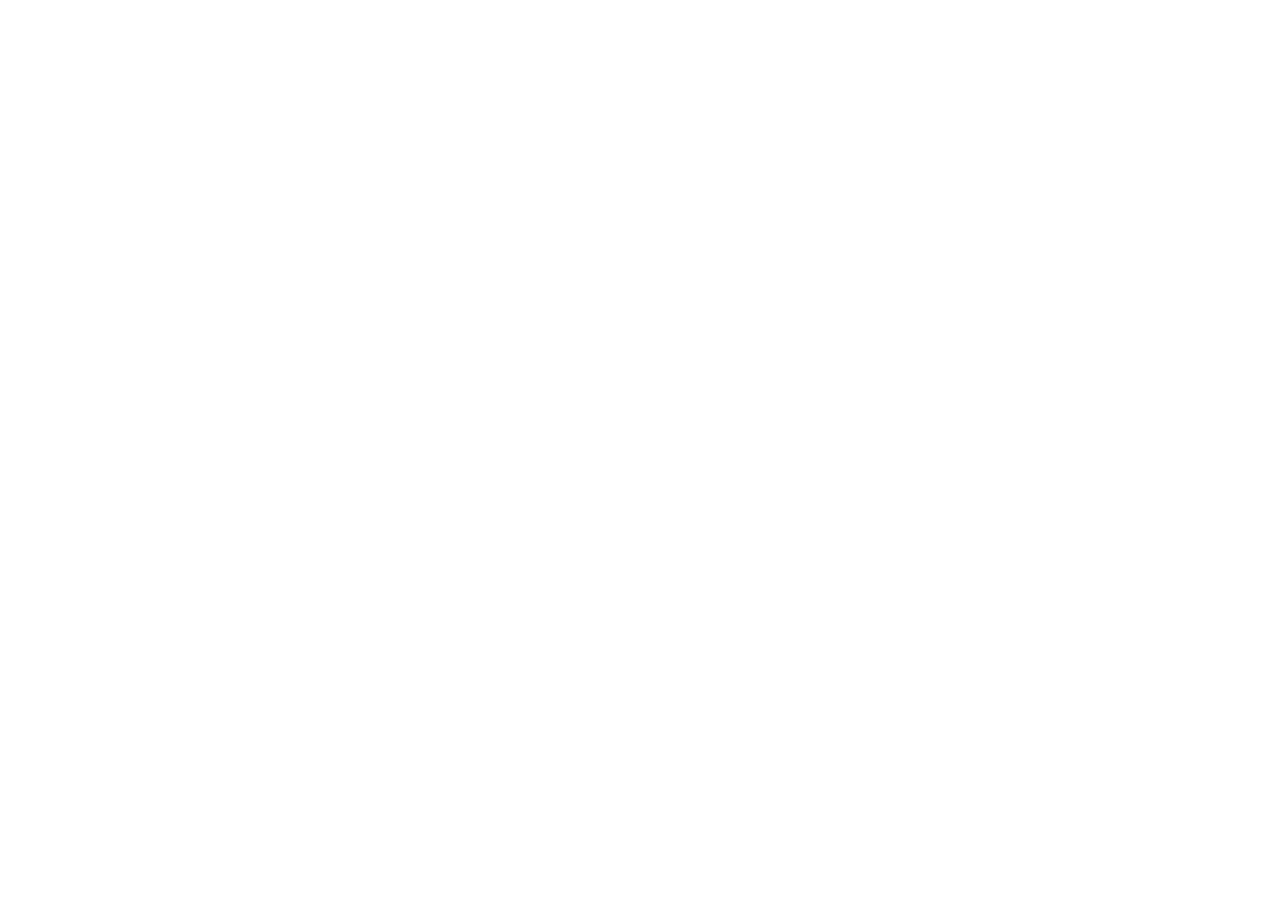
==== commit 1511ad06: "Upload NESAT 2000 beta 1" ====
--- a/index.html
+++ b/index.html
@@ -1,841 +1,12 @@
 <!DOCTYPE html>
 <html lang="en">
 <head>
-    <meta charset="UTF-8">
-    <meta name="viewport" content="width=device-width, initial-scale=1.0">
-    <title>Neatha Tab</title>
-    <link rel="icon" type="image/x-icon" href="nesa_logo.png">
-    <meta name="description" content="Latest news and updates from Neatha Tab">
-    <style>
-        body {
-            font-family: "Segoe UI", "Tahoma", sans-serif;
-            margin: 0;
-            padding: 28px;
-            background: #80b1ea;
-            background-image: url('rainy_hills.jpg'),
-                radial-gradient(ellipse at 50% 0%, rgba(255,255,255,0.15) 0%, transparent 50%),
-                radial-gradient(ellipse at 0% 100%, rgba(255,255,255,0.1) 0%, transparent 40%),
-                radial-gradient(ellipse at 100% 100%, rgba(255,255,255,0.1) 0%, transparent 40%);
-            background-size: 100% 100%, auto, auto, auto;
-            background-attachment: fixed, scroll, scroll, scroll;
-            background-position: center, 50% 0%, 0% 100%, 100% 100%;
-            background-repeat: no-repeat, no-repeat, no-repeat, no-repeat;
-            display: flex;
-            flex-direction: column;
-            align-items: center;
-            min-height: 100vh;
-            -webkit-font-smoothing: antialiased;
-        }
-
-        /* Full Aero Glass container */
-        .title {
-            margin-bottom: 30px;
-            text-align: center;
-            background: rgba(255,255,255,0.75);
-            backdrop-filter: blur(20px) saturate(180%);
-            -webkit-backdrop-filter: blur(20px) saturate(180%);
-            border: 1px solid rgba(255,255,255,0.9);
-            border-top: 1px solid rgba(255,255,255,1);
-            box-shadow: 
-                0 8px 32px rgba(0,0,0,0.3),
-                inset 0 1px 0 rgba(255,255,255,0.9),
-                inset 0 -1px 0 rgba(0,0,0,0.05);
-            padding: 22px;
-            width: 640px;
-            border-radius: 10px;
-        }
-
-        .title h2 {
-            color: #003d7a;
-            font-size: 40px;
-            text-shadow: 
-                0 1px 0 rgba(255,255,255,0.8),
-                0 2px 4px rgba(0,0,0,0.15);
-            letter-spacing: 1px;
-            margin: 0;
-            font-weight: 600;
-        }
-        
-        .search-container {
-            display: flex;
-            align-items: center;
-            gap: 12px;
-            margin-bottom: 30px;
-            padding: 14px 20px;
-            background: rgba(255,255,255,0.7);
-            backdrop-filter: blur(20px) saturate(180%);
-            -webkit-backdrop-filter: blur(20px) saturate(180%);
-            border: 1px solid rgba(255,255,255,0.9);
-            border-top: 1px solid rgba(255,255,255,1);
-            width: 760px;
-            border-radius: 10px;
-            justify-content: center;
-            box-shadow: 
-                0 8px 32px rgba(0,0,0,0.3),
-                inset 0 1px 0 rgba(255,255,255,0.9),
-                inset 0 -1px 0 rgba(0,0,0,0.05);
-        }
-
-        .toolbar-left, .toolbar-right {
-            display:flex; align-items:center; gap:10px;
-        }
-
-        .search-box {
-            width: 460px;
-            height: 36px;
-            font-size: 15px;
-            padding: 8px 12px;
-            border: 1px solid rgba(0,0,0,0.3);
-            border-radius: 6px;
-            outline: none;
-            background: rgba(255,255,255,0.95);
-            color: #000;
-            font-family: "Segoe UI", "Tahoma", sans-serif;
-            box-shadow: 
-                inset 0 1px 3px rgba(0,0,0,0.1),
-                0 1px 0 rgba(255,255,255,0.5);
-        }
-
-        .search-box:focus {
-            box-shadow: 
-                inset 0 1px 3px rgba(0,0,0,0.15),
-                0 0 0 2px rgba(70,130,180,0.5);
-            border: 1px solid rgba(70,130,180,0.8);
-        }
-
-        .icon-btn {
-            display:inline-flex; align-items:center; justify-content:center;
-            width:36px; height:36px; border-radius:6px; cursor:pointer;
-            background: linear-gradient(180deg, 
-                rgba(255,255,255,0.95) 0%, 
-                rgba(255,255,255,0.85) 45%,
-                rgba(230,240,255,0.75) 55%,
-                rgba(220,235,255,0.7) 100%);
-            backdrop-filter: blur(10px);
-            border: 1px solid rgba(255,255,255,0.9);
-            border-top: 1px solid rgba(255,255,255,1);
-            box-shadow: 
-                0 2px 8px rgba(0,0,0,0.2),
-                inset 0 1px 1px rgba(255,255,255,1),
-                inset 0 -1px 1px rgba(0,0,0,0.05);
-            font-size:16px;
-            transition: all 0.15s ease;
-        }
-
-        .icon-btn:hover {
-            background: linear-gradient(180deg, 
-                rgba(255,255,255,1) 0%, 
-                rgba(255,255,255,0.95) 45%,
-                rgba(240,248,255,0.85) 55%,
-                rgba(230,245,255,0.8) 100%);
-            box-shadow: 
-                0 4px 12px rgba(0,0,0,0.25),
-                inset 0 1px 2px rgba(255,255,255,1),
-                inset 0 -1px 1px rgba(0,0,0,0.03);
-        }
-
-        .icon-btn:active { 
-            transform: translateY(1px); 
-            background: linear-gradient(180deg, 
-                rgba(220,235,255,0.8) 0%, 
-                rgba(230,240,255,0.85) 50%,
-                rgba(255,255,255,0.9) 100%);
-            box-shadow: 
-                inset 0 2px 4px rgba(0,0,0,0.15),
-                0 1px 2px rgba(0,0,0,0.1);
-        }
-        
-        /* Aero Glass button */
-        .search-button {
-            background: linear-gradient(180deg, 
-                rgba(255,255,255,0.95) 0%, 
-                rgba(255,255,255,0.85) 45%,
-                rgba(230,240,255,0.75) 55%,
-                rgba(220,235,255,0.7) 100%);
-            backdrop-filter: blur(10px);
-            border: 1px solid rgba(255,255,255,0.9);
-            border-top: 1px solid rgba(255,255,255,1);
-            padding: 8px 20px;
-            font-family: "Segoe UI", "Tahoma", sans-serif;
-            font-size: 13px;
-            cursor: pointer;
-            color: #003d7a;
-            border-radius: 6px;
-            box-shadow: 
-                0 2px 8px rgba(0,0,0,0.2),
-                inset 0 1px 1px rgba(255,255,255,1),
-                inset 0 -1px 1px rgba(0,0,0,0.05);
-            transition: all 0.15s ease;
-        }
-        
-        .search-button:hover { 
-            background: linear-gradient(180deg, 
-                rgba(255,255,255,1) 0%, 
-                rgba(255,255,255,0.95) 45%,
-                rgba(240,248,255,0.85) 55%,
-                rgba(230,245,255,0.8) 100%);
-            box-shadow: 
-                0 4px 12px rgba(0,0,0,0.25),
-                inset 0 1px 2px rgba(255,255,255,1),
-                inset 0 -1px 1px rgba(0,0,0,0.03);
-        }
-        
-        .search-button:active { 
-            transform: translateY(1px); 
-            background: linear-gradient(180deg, 
-                rgba(220,235,255,0.8) 0%, 
-                rgba(230,240,255,0.85) 50%,
-                rgba(255,255,255,0.9) 100%);
-            box-shadow: 
-                inset 0 2px 4px rgba(0,0,0,0.15),
-                0 1px 2px rgba(0,0,0,0.1);
-        }
-
-        /* quick-links removed: moved to search.html */
-        
-        .news-section {
-            max-width: 1280px;
-            min-width: 900px;
-            margin-left: auto;
-            margin-right: auto;
-            justify-content: center;
-            align-items: center;
-            background: rgba(255,255,255,0.7);
-            backdrop-filter: blur(20px) saturate(180%);
-            -webkit-backdrop-filter: blur(20px) saturate(180%);
-            padding: 24px;
-            border-radius: 10px;
-            box-shadow: 
-                0 8px 32px rgba(0,0,0,0.3),
-                inset 0 1px 0 rgba(255,255,255,0.9),
-                inset 0 -1px 0 rgba(0,0,0,0.05);
-            line-height: 1.6;
-            color: #000;
-            border: 1px solid rgba(255,255,255,0.9);
-            border-top: 1px solid rgba(255,255,255,1);
-        }
-        
-        .news-section h2 { 
-            color: #003d7a; 
-            margin-bottom: 18px; 
-            font-size: 20px; 
-            font-weight: 600;
-            border-bottom: 1px solid rgba(0,61,122,0.15); 
-            padding-bottom: 10px; 
-            text-shadow: 0 1px 0 rgba(255,255,255,0.8);
-        }
-        
-        .download-button {
-            background: linear-gradient(180deg, 
-                rgba(255,255,255,0.95) 0%, 
-                rgba(255,255,255,0.85) 45%,
-                rgba(230,240,255,0.75) 55%,
-                rgba(220,235,255,0.7) 100%);
-            backdrop-filter: blur(10px);
-            border: 1px solid rgba(255,255,255,0.9);
-            border-top: 1px solid rgba(255,255,255,1);
-            padding: 8px 18px;
-            font-size: 12px;
-            font-family: "Segoe UI", "Tahoma", sans-serif;
-            cursor: pointer;
-            margin-top: 15px;
-            color: #003d7a;
-            border-radius: 6px;
-            box-shadow: 
-                0 2px 8px rgba(0,0,0,0.2),
-                inset 0 1px 1px rgba(255,255,255,1),
-                inset 0 -1px 1px rgba(0,0,0,0.05);
-            transition: all 0.15s ease;
-            font-weight: 500;
-        }
-        
-        .download-button:hover {
-            background: linear-gradient(180deg, 
-                rgba(255,255,255,1) 0%, 
-                rgba(255,255,255,0.95) 45%,
-                rgba(240,248,255,0.85) 55%,
-                rgba(230,245,255,0.8) 100%);
-            box-shadow: 
-                0 4px 12px rgba(0,0,0,0.25),
-                inset 0 1px 2px rgba(255,255,255,1),
-                inset 0 -1px 1px rgba(0,0,0,0.03);
-        }
-        
-        .download-button:active {
-            transform: translateY(1px);
-            background: linear-gradient(180deg, 
-                rgba(220,235,255,0.8) 0%, 
-                rgba(230,240,255,0.85) 50%,
-                rgba(255,255,255,0.9) 100%);
-            box-shadow: 
-                inset 0 2px 4px rgba(0,0,0,0.15),
-                0 1px 2px rgba(0,0,0,0.1);
-        }
-        
-        .news-section {
-            max-width: 1280px;
-            min-width: 900px;
-            margin-left: auto;
-            margin-right: auto;
-            justify-content: center;
-            align-items: center;
-            background: rgba(255,255,255,0.7);
-            backdrop-filter: blur(20px) saturate(180%);
-            -webkit-backdrop-filter: blur(20px) saturate(180%);
-            padding: 24px;
-            border-radius: 10px;
-            box-shadow: 
-                0 8px 32px rgba(0,0,0,0.3),
-                inset 0 1px 0 rgba(255,255,255,0.9),
-                inset 0 -1px 0 rgba(0,0,0,0.05);
-            line-height: 1.6;
-            color: #000;
-            border: 1px solid rgba(255,255,255,0.9);
-            border-top: 1px solid rgba(255,255,255,1);
-            display: flex;
-            flex-direction: column;
-        }
-
-        .news-tiles {
-            display: grid;
-            grid-template-columns: repeat(3, 1fr);
-            gap: 24px;
-            width: 100%;
-        }
-        .news-tile {
-            border-radius: 16px;
-            box-shadow: 0 8px 32px rgba(0,0,0,0.13);
-            border: 2px solid rgba(0,61,122,0.13);
-            padding: 32px 28px 28px 28px;
-            min-width: 320px;
-            max-width: 420px;
-            min-height: 320px;
-            font-size: 1.18em;
-            display: flex;
-            flex-direction: column;
-            align-items: flex-start;
-            transition: background 0.3s;
-        }
-        .news-tile.color-green { background: linear-gradient(135deg, #eaffea 0%, #b6f5c9 100%); }
-        .news-tile.color-blue { background: linear-gradient(135deg, #eaf4ff 0%, #b6d6f5 100%); }
-        .news-tile.color-purple { background: linear-gradient(135deg, #f3eaff 0%, #d1b6f5 100%); }
-        .news-tile.color-yellow { background: linear-gradient(135deg, #fffbe9 0%, #f5eeb6 100%); }
-        .news-tile.color-pink { background: linear-gradient(135deg, #ffeaf7 0%, #f5b6d6 100%); }
-        .news-tile.color-orange { background: linear-gradient(135deg, #fff3ea 0%, #f5ceb6 100%); }
-        .news-tile .news-date {
-            font-size: 13px;
-            color: #3a5a7a;
-            margin-bottom: 6px;
-        }
-        .news-tile .news-title {
-            font-size: 18px;
-            font-weight: 600;
-            margin-bottom: 8px;
-            color: #003d7a;
-        }
-        .news-tile p, .news-tile ul {
-            margin: 0 0 8px 0;
-            font-size: 15px;
-        }
-        .news-tile ul { padding-left: 18px; }
-        .news-tile button { margin-top: 8px; }
-            font-weight: 600;
-            font-size: 12px;
-            margin-bottom: 8px;
-            text-shadow: 0 1px 0 rgba(255,255,255,0.5);
-        }
-        
-        .news-title {
-            color: #003d7a;
-            font-size: 16px;
-            font-weight: 600;
-            margin-bottom: 10px;
-            text-shadow: 0 1px 0 rgba(255,255,255,0.5);
-        }
-        
-        .news-entry ul {
-            margin: 10px 0 10px 20px;
-        }
-
-        .news-entry a {
-            display: block;
-            padding: 12px;
-            background: linear-gradient(180deg, 
-                rgba(255,255,255,0.95) 0%, 
-                rgba(255,255,255,0.85) 45%,
-                rgba(230,240,255,0.75) 55%,
-                rgba(220,235,255,0.7) 100%);
-            backdrop-filter: blur(10px);
-            border: 1px solid rgba(255,255,255,0.9);
-            border-top: 1px solid rgba(255,255,255,1);
-            text-decoration: none;
-            color: #003d7a;
-            font-weight: 600;
-            text-align: center;
-            border-radius: 6px;
-            box-shadow: 
-                0 2px 8px rgba(0,0,0,0.2),
-                inset 0 1px 1px rgba(255,255,255,1),
-                inset 0 -1px 1px rgba(0,0,0,0.05);
-            transition: all 0.15s ease;
-        }
-
-        .news-entry a:hover {
-            background: linear-gradient(180deg, 
-                rgba(255,255,255,1) 0%, 
-                rgba(255,255,255,0.95) 45%,
-                rgba(240,248,255,0.85) 55%,
-                rgba(230,245,255,0.8) 100%);
-            box-shadow: 
-                0 4px 12px rgba(0,0,0,0.25),
-                inset 0 1px 2px rgba(255,255,255,1),
-                inset 0 -1px 1px rgba(0,0,0,0.03);
-        }
-
-        .news-entry a:active {
-            transform: translateY(1px);
-            background: linear-gradient(180deg, 
-                rgba(220,235,255,0.8) 0%, 
-                rgba(230,240,255,0.85) 50%,
-                rgba(255,255,255,0.9) 100%);
-            box-shadow: 
-                inset 0 2px 4px rgba(0,0,0,0.15),
-                0 1px 2px rgba(0,0,0,0.1);
-        }
-
-        .video-container {
-            background: rgba(0,0,0,0.8);
-            padding: 12px;
-            border: 2px solid rgba(255,255,255,0.3);
-            border-radius: 6px;
-            box-shadow: inset 0 2px 8px rgba(0,0,0,0.5);
-        }
-
-        .video-container iframe {
-            border: 2px solid rgba(255,255,255,0.5);
-            border-radius: 4px;
-        }
-
-        h3 {
-            color: #003d7a;
-            font-size: 14px;
-            margin-bottom: 10px;
-            font-weight: 600;
-            text-shadow: 0 1px 0 rgba(255,255,255,0.5);
-        }
-
-        .apps-menu {
-            position: fixed;
-            top: 24px;
-            right: 36px;
-            z-index: 1000;
-        }
-        .apps-btn {
-            background: linear-gradient(180deg, rgba(255,255,255,0.95) 0%, rgba(220,235,255,0.85) 100%);
-            border: 1px solid rgba(255,255,255,0.9);
-            border-radius: 8px;
-            box-shadow: 0 2px 8px rgba(0,0,0,0.12);
-            padding: 8px 18px;
-            font-size: 15px;
-            color: #003d7a;
-            cursor: pointer;
-            font-family: "Segoe UI", "Tahoma", sans-serif;
-            font-weight: 600;
-        }
-        .apps-dropdown {
-            display: none;
-            position: absolute;
-            right: 0;
-            margin-top: 8px;
-            background: rgba(255,255,255,0.95);
-            border: 1px solid rgba(200,220,255,0.8);
-            border-radius: 10px;
-            box-shadow: 0 8px 32px rgba(0,0,0,0.18);
-            min-width: 220px;
-            padding: 8px 0;
-        }
-        .apps-menu.open .apps-dropdown {
-            display: block;
-        }
-        .apps-link {
-            display: block;
-            padding: 12px 24px;
-            color: #003d7a;
-            text-decoration: none;
-            font-size: 16px;
-            font-family: "Segoe UI", "Tahoma", sans-serif;
-            border-radius: 6px;
-            transition: background 0.15s;
-        }
-        .apps-link:hover {
-            background: rgba(200,220,255,0.18);
-        }
-
-        .settings-menu {
-            position: fixed;
-            top: 70px;
-            left: 36px;
-            z-index: 1001;
-        }
-        .settings-panel {
-            display: none;
-            position: absolute;
-            left: 0;
-            margin-top: 8px;
-            background: rgba(255,255,255,0.97);
-            border: 1px solid rgba(200,220,255,0.8);
-            border-radius: 10px;
-            box-shadow: 0 8px 32px rgba(0,0,0,0.18);
-            min-width: 320px;
-            padding: 18px 24px 18px 24px;
-            font-family: "Segoe UI", "Tahoma", sans-serif;
-        }
-        .settings-menu.open .settings-panel {
-            display: block;
-        }
-        .settings-panel h3 {
-            margin-top: 0;
-            color: #003d7a;
-            font-size: 20px;
-            font-weight: 600;
-        }
-        .settings-panel label {
-            display: block;
-            margin: 12px 0 6px 0;
-            font-size: 15px;
-            color: #003d7a;
-        }
-        .settings-panel input[type="checkbox"] {
-            margin-right: 8px;
-        }
-        .settings-panel select, .settings-panel input[type="range"] {
-            width: 100%;
-            margin-bottom: 10px;
-        }
-        .settings-panel .settings-row {
-            margin-bottom: 14px;
-        }
-        .settings-panel button {
-            background: linear-gradient(180deg, #eaf6ff 0%, #d0e4ff 60%, #b8d8ff 100%);
-            border: 1.5px solid #fff;
-            border-radius: 8px;
-            padding: 8px 18px;
-            font-size: 15px;
-            color: #003d7a;
-            cursor: pointer;
-            font-family: "Segoe UI", "Tahoma", sans-serif;
-            font-weight: 600;
-            margin-top: 10px;
-        }
-        .settings-panel button:hover {
-            background: linear-gradient(180deg, #f8fcff 0%, #e0f0ff 60%, #c0e0ff 100%);
-        }
-
-        /* Add glass button styles */
-        .glass-link-btn, .glass-app-btn {
-            display: block;
-            min-width: 140px;
-            padding: 12px 22px;
-            margin: 0;
-            background: linear-gradient(180deg, rgba(255,255,255,0.95) 0%, rgba(220,235,255,0.85) 100%);
-            backdrop-filter: blur(14px) saturate(180%);
-            -webkit-backdrop-filter: blur(14px) saturate(180%);
-            border: 1.5px solid rgba(255,255,255,0.9);
-            border-radius: 10px;
-            box-shadow: 0 4px 16px rgba(0,0,0,0.13), 0 1.5px 0 rgba(255,255,255,0.7);
-            color: #003d7a;
-            font-family: "Segoe UI", "Tahoma", sans-serif;
-            font-size: 16px;
-            font-weight: 600;
-            text-align: center;
-            text-decoration: none;
-            transition: all 0.18s;
-        }
-        .glass-link-btn:hover, .glass-app-btn:hover {
-            background: linear-gradient(180deg, rgba(255,255,255,1) 0%, rgba(230,245,255,0.92) 100%);
-            box-shadow: 0 8px 32px rgba(0,0,0,0.18), 0 2px 0 rgba(255,255,255,0.8);
-            color: #0055bb;
-            transform: translateY(-2px) scale(1.04);
-        }
-        .glass-link-btn:active, .glass-app-btn:active {
-            background: linear-gradient(180deg, rgba(220,235,255,0.8) 0%, rgba(255,255,255,0.9) 100%);
-            box-shadow: 0 2px 8px rgba(0,0,0,0.10);
-            color: #003d7a;
-            transform: translateY(1px) scale(0.98);
-        }
-    </style>
-    <script>
-        function searchGoogle() {
-            const searchInput = document.querySelector('.search-box');
-            const searchTerm = searchInput.value.trim();
-            
-            if (searchTerm) {
-                window.location.href = 'search.html?q=' + encodeURIComponent(searchTerm);
-            } else {
-                alert('Please enter something to search!');
-            }
-        }
-        
-        function clearSearch() {
-            document.querySelector('.search-box').value = '';
-        }
-        
-        function downloadGame() {
-            const link = document.createElement('a');
-            link.href = 'https://www.dropbox.com/scl/fo/0ccnboxwqknyuccl2v7ll/AOdY5ZXCRNPQqHJ72sefy-0?rlkey=n1pc31mnxk4tt1gne0t8vsc49&st=16dquwok&dl=1';
-            link.download = 'Polyblocks-Pre-Test-0.5.zip';
-            document.body.appendChild(link);
-            link.click();
-            document.body.removeChild(link);
-        }
-        
-        function toggleAppsMenu() {
-            document.querySelector('.apps-menu').classList.toggle('open');
-        }
-        function toggleSettingsMenu() {
-            document.querySelector('.settings-menu').classList.toggle('open');
-        }
-        document.addEventListener('click', function(e) {
-            const menu = document.querySelector('.apps-menu');
-            if (menu && !menu.contains(e.target) && !e.target.closest('.icon-btn[title="Neatha apps"]')) menu.classList.remove('open');
-            const settings = document.querySelector('.settings-menu');
-            if (settings && !settings.contains(e.target) && !e.target.closest('.icon-btn[title="Settings"]')) settings.classList.remove('open');
-        });
-        
-        document.addEventListener('DOMContentLoaded', function() {
-            document.querySelector('.search-box').addEventListener('keypress', function(e) {
-                if (e.key === 'Enter') {
-                    searchGoogle();
-                }
-            });
-        });
-    </script>
+  <meta charset="utf-8">
+  <meta http-equiv="refresh" content="0; url=http://127.0.0.1:8020/index.html">
+  <title>NesaT beta</title>
 </head>
 <body>
-    <div class="settings-menu">
-        <div class="settings-panel">
-            <h3>Settings</h3>
-            <div class="settings-row">
-                <label><input type="checkbox" id="toggle-news"> Show news section</label>
-            </div>
-            <div class="settings-row">
-                <label><input type="checkbox" id="toggle-links"> Show quick links</label>
-            </div>
-            <div class="settings-row version-row">
-                <span>V: 1.2.0</span>
-            </div>
-            <button onclick="toggleSettingsMenu()">Close</button>
-        </div>
-    </div>
-    <div class="apps-menu">
-        <button class="apps-btn" onclick="toggleAppsMenu()">Apps ▾</button>
-        <div class="apps-dropdown">
-            <a class="apps-link" href="#" onclick="window.open('https://polyblocks.onrender.com','_blank')">Nesa 95</a>
-            <a class="apps-link" href="#" onclick="window.open('https://nesa98.onrender.com','_blank')">Nesa 98</a>
-            <a class="apps-link" href="#" onclick="window.open('index.html','_blank')">New Tab</a>
-            <a class="apps-link" href="#" onclick="window.open('https://mcne2.onrender.com','_blank')">Minecraft Nesa Explorer Edition</a>
-        </div>
-    </div>
-    <div class="title">
-        <h2>NeaTha</h2>
-    </div>
-    <div class="search-container">
-        <div class="toolbar-left">
-            <div class="icon-btn" title="Settings" onclick="toggleSettingsMenu()">⚙️</div>
-            <div class="icon-btn" title="Neatha apps" onclick="toggleAppsMenu()">🪟</div>
-        </div>
-
-        <input type="text" class="search-box" placeholder="Search NeaTha...">
-
-        <div style="display:flex; align-items:center; gap:12px;">
-            <div class="toolbar-right">
-                <div class="icon-btn" title="Search" onclick="searchGoogle()">🔍</div>
-                <div class="icon-btn" title="Clear" onclick="clearSearch()">❌</div>
-            </div>
-            <!-- quick-links removed from index.html; moved to search.html -->
-        </div>
-    </div>
-    
-    <div class="news-section">
-        <h2>Neatha News</h2>
-        <div class="news-tiles">
-            <div class="news-tile color-green">
-                <div class="news-date">December 1995 (2025)</div>
-                <div class="news-title">NeaTh Explorer 7 Came out! 🌐</div>
-                <p>NeaTh Explorer, a web browser for the NESA 1995 platform will be released soon! Experience the web like never before with our revolutionary browser technology.</p>
-            </div>
-            <div class="news-tile color-blue">
-                <div class="news-date">December 1995 (2025)</div>
-                <div class="news-title">NeaTha 98 Interface Update! 💻</div>
-                <p>We're bringing NeaTha apps 98 aesthetics to NeaTha! Enjoy the classic look with modern functionality. Features authentic NeaTha apps 98 styling with gradients, borders, and classic buttons.</p>
-            </div>
-            <div class="news-tile color-purple">
-                <div class="news-date">November 1995 (2025)</div>
-                <div class="news-title">NeaTha Search Database Expanded! 📚</div>
-                <p>Over 300 websites now available in NESA Search! Including themed categories like Animals, Olympics, Fruits, Space, Colors, and Cool Games. Search for your favorite topics!</p>
-            </div>
-            <div class="news-tile color-yellow">
-                <div class="news-date">November 1995 (2025)</div>
-                <div class="news-title">NeaTha Search Engine Released! 🚀</div>
-                <p>Search Engine: NESA 1995 (also known as ASBAN) has been released! This powerful search engine will help you find anything on the NESA platform.</p>
-                <p>We're also working on Nesa Explorer, a web browser for the NESA 1995 platform!</p>
-            </div>
-            <div class="news-tile color-pink">
-                <div class="news-date">November 1995 (2025)</div>
-                <div class="news-title">Cool Math Games Added! 🎮</div>
-                <p>Now search for all your favorite game websites! Cool Math Games, Miniclip, Kongregate, and more. Play Papa's Games, Run 3, Fireboy and Watergirl, Chess, Snake, and Tetris!</p>
-            </div>
-            <div class="news-tile color-orange">
-                <div class="news-date">November 1995 (2025)</div>
-                <div class="news-title">Education Tools Available! 📖</div>
-                <p>Teachers can now find Google Classroom, Kahoot!, Quizizz, and other educational platforms through NESA Search. Making remote learning easier for everyone!</p>
-            </div>
-            <div class="news-tile color-green">
-                <div class="news-date">November 1995 (2025)</div>
-                <div class="news-title">Wikipedia Integration Complete! 📰</div>
-                <p>All themed searches now link directly to Wikipedia articles! Learn about animals, countries, space, colors, and more with comprehensive encyclopedia entries.</p>
-            </div>
-            <div class="news-tile color-blue">
-                <div class="news-date">November 1995 (2025)</div>
-                <div class="news-title">Polyblocks Multiplayer Update! 🎯</div>
-                <p>Polyblocks now supports up to 16 players in Battle mode! New weapons, blocks, and maps added. Join the community at polyblocks.onrender.com!</p>
-            </div>
-            <div class="news-tile color-purple">
-                <div class="news-date">November 1995 (2025)</div>
-                <div class="news-title">Polyblocks Pre-test 0.5 Released! 🧊</div>
-                <p>Game has a basic gameplay mechanic where players can fight, and build structures using blocks. Game is set in a 3D environment with a blocky aesthetic.</p>
-                <p><strong>Game features a variety of Experiences such as:</strong></p>
-                <ul>
-                    <li>Playground 🛝</li>
-                    <li>Battle ⚔️</li>
-                    <li>Parkour 🧗</li>
-                    <li>Anarchy 🔥</li>
-                </ul>
-                <p>and more to come in future updates. (More info coming soon!) 📈</p>
-                <button class="download-button" onclick="downloadGame()">DOWNLOAD Nesa Explorer and Polyblocks📥</button>
-            </div>
-            <div class="news-tile color-yellow">
-                <div class="news-date">October 1995 (2025)</div>
-                <div class="news-title">NESA Platform Launch! 🎉</div>
-                <p>Welcome to NESA 95/98! Your gateway to the digital world. Experience the nostalgia of classic computing with modern web capabilities. More exciting products coming soon!</p>
-            </div>
-            <div class="news-tile color-pink">
-                <div class="news-date">January 2026</div>
-                <div class="news-title">Bobcat Broadcast 🐱</div>
-                <p><strong>Welcome to OrangeVale K-8 School in Roseville! 🎓</strong></p>
-                <p>Check out our Bobcat Broadcast videos featuring school news, student projects, and community updates!</p>
-            </div>
-        </div>
-    </div>
-    
-    <div class="news-section" style="margin-top: 20px;">
-        <h2>Popular Searches</h2>
-        <div class="news-entry">
-            <p><strong>Try searching for:</strong></p>
-            <ul>
-                <li>🎮 Cool Math Games, Tetris, Snake, Minecraft</li>
-                <li>🐾 Dog, Cat, Lion, Elephant, Dolphin, Panda</li>
-                <li>🍎 Apple, Banana, Strawberry, Mango, Watermelon</li>
-                <li>🏅 Olympics, Basketball, Soccer, Swimming, Tennis</li>
-                <li>🚀 Mars, Jupiter, NASA, Space, Galaxy, Black Hole</li>
-                <li>🎨 Red, Blue, Green, Yellow, Purple, Colors</li>
-                <li>🌍 USA, Japan, France, Canada, Australia, Brazil</li>
-                <li>📚 Wikipedia, Google, YouTube, GitHub, Khan Academy</li>
-                <li>👨‍🏫 Google Classroom, Kahoot, Quizizz, Duolingo</li>
-                <li>🧊 Polyblocks, NESA, Explorer, Browser, Games</li>
-            </ul>
-        </div>
-    </div>
-    
-    <div class="news-section" style="margin-top: 20px;">
-        <h2>🐱 OrangeVale K-8 Bobcat Broadcast</h2>
-        <div class="news-entry">
-            <p><strong>Welcome to OrangeVale K-8 School in Roseville! 🎓</strong></p>
-            <p>Check out our Bobcat Broadcast videos featuring school news, student projects, and community updates!</p>
-            
-            <div style="display: grid; grid-template-columns: repeat(2, 1fr); gap: 16px; width: 100%; margin-top: 12px; background: #fff6fa; border-radius: 16px; padding: 18px 10px;">
-                <div>
-                    <h3 style="font-size: 16px; margin: 0 0 8px 0;">📺 Bobcat Broadcast Episode 1</h3>
-                    <div class="video-container">
-                        <iframe width="100%" height="140" src="https://www.youtube.com/embed/4rkmwk6Bxms" 
-                            title="Bobcat Broadcast Episode 1" frameborder="0" 
-                            allow="accelerometer; autoplay; clipboard-write; encrypted-media; gyroscope; picture-in-picture" 
-                            allowfullscreen></iframe>
-                    </div>
-                </div>
-                <div>
-                    <h3 style="font-size: 16px; margin: 0 0 8px 0;">📺 Bobcat Broadcast Episode 2</h3>
-                    <div class="video-container">
-                        <iframe width="100%" height="140" src="https://www.youtube.com/embed/2rkMBCuZAzE" 
-                            title="Bobcat Broadcast Episode 2" frameborder="0" 
-                            allow="accelerometer; autoplay; clipboard-write; encrypted-media; gyroscope; picture-in-picture" 
-                            allowfullscreen></iframe>
-                    </div>
-                </div>
-            </div>
-        </div>
-    </div>
-    
-    <div class="news-section" style="margin-top: 20px;">
-        <h2>👩‍🏫 Teacher Organization - Quick Links</h2>
-        <div class="news-entry">
-            <p><strong>Essential Tools for OrangeVale K-8 Teachers & Students:</strong></p>
-            <div style="display: grid; grid-template-columns: repeat(2, 1fr); gap: 10px; margin-top: 15px;">
-                <a href="https://www.blooket.com" target="_blank">🎮 Blooket</a>
-                <a href="https://kahoot.com" target="_blank">🎯 Kahoot!</a>
-                <a href="https://www.gimkit.com" target="_blank">💰 Gimkit</a>
-                <a href="https://quizizz.com" target="_blank">❓ Quizizz</a>
-                <a href="https://www.khanacademy.org" target="_blank">📚 Khan Academy</a>
-                <a href="https://scratch.mit.edu" target="_blank">🐱 Scratch</a>
-                <a href="https://www.coolmathgames.com" target="_blank">🧮 Cool Math Games</a>
-                <a href="https://classroom.google.com" target="_blank">📖 Google Classroom</a>
-                <a href="https://www.youtube.com/@OrangeValeK8" target="_blank">🐱 Bobcat Broadcast</a>
-            </div>
-        </div>
-    </div>
-
-    <script>
-        setInterval(() => {
-            fetch('https://polyblocks.onrender.com/ping')
-                .catch(() => {});
-        }, 600000);
-    </script>
-    <script>
-        // Settings functionality
-        document.addEventListener('DOMContentLoaded', function() {
-            const newsToggle = document.getElementById('toggle-news');
-            const linksToggle = document.getElementById('toggle-links');
-            // Restore settings from localStorage
-            if(localStorage.getItem('showNews') === 'false') {
-                newsToggle.checked = false;
-                document.querySelectorAll('.news-section').forEach(sec => sec.style.display = 'none');
-            }
-            if(localStorage.getItem('showLinks') === 'false') {
-                linksToggle.checked = false;
-                var quickLinks = document.querySelectorAll('.news-section')[1];
-                if (quickLinks) quickLinks.style.display = 'none';
-            }
-            // Show/hide news section
-            newsToggle.addEventListener('change', function(e) {
-                document.querySelectorAll('.news-section').forEach(sec => sec.style.display = e.target.checked ? '' : 'none');
-                localStorage.setItem('showNews', e.target.checked);
-            });
-            // Show/hide quick links (assume 2nd .news-section is quick links)
-            linksToggle.addEventListener('change', function(e) {
-                var quickLinks = document.querySelectorAll('.news-section')[1];
-                if (quickLinks) quickLinks.style.display = e.target.checked ? '' : 'none';
-                localStorage.setItem('showLinks', e.target.checked);
-            });
-        });
-    </script>
-    <script>
-        (function(){
-            const BUILD_VER = '20260111-qlinks';
-            if (sessionStorage.getItem('seen_build') !== BUILD_VER) {
-                sessionStorage.setItem('seen_build', BUILD_VER);
-                try { window.location.reload(); } catch(e) {}
-            }
-        })();
-    </script>
+  <p>NESAT should open at <a href="http://127.0.0.1:8020/index.html">http://127.0.0.1:8020/index.html</a>.</p>
+  <p>If this page does not redirect, start the app with <strong>Start NesaT beta.vbs</strong> or <strong>launch.pyw</strong>.</p>
 </body>
 </html>
